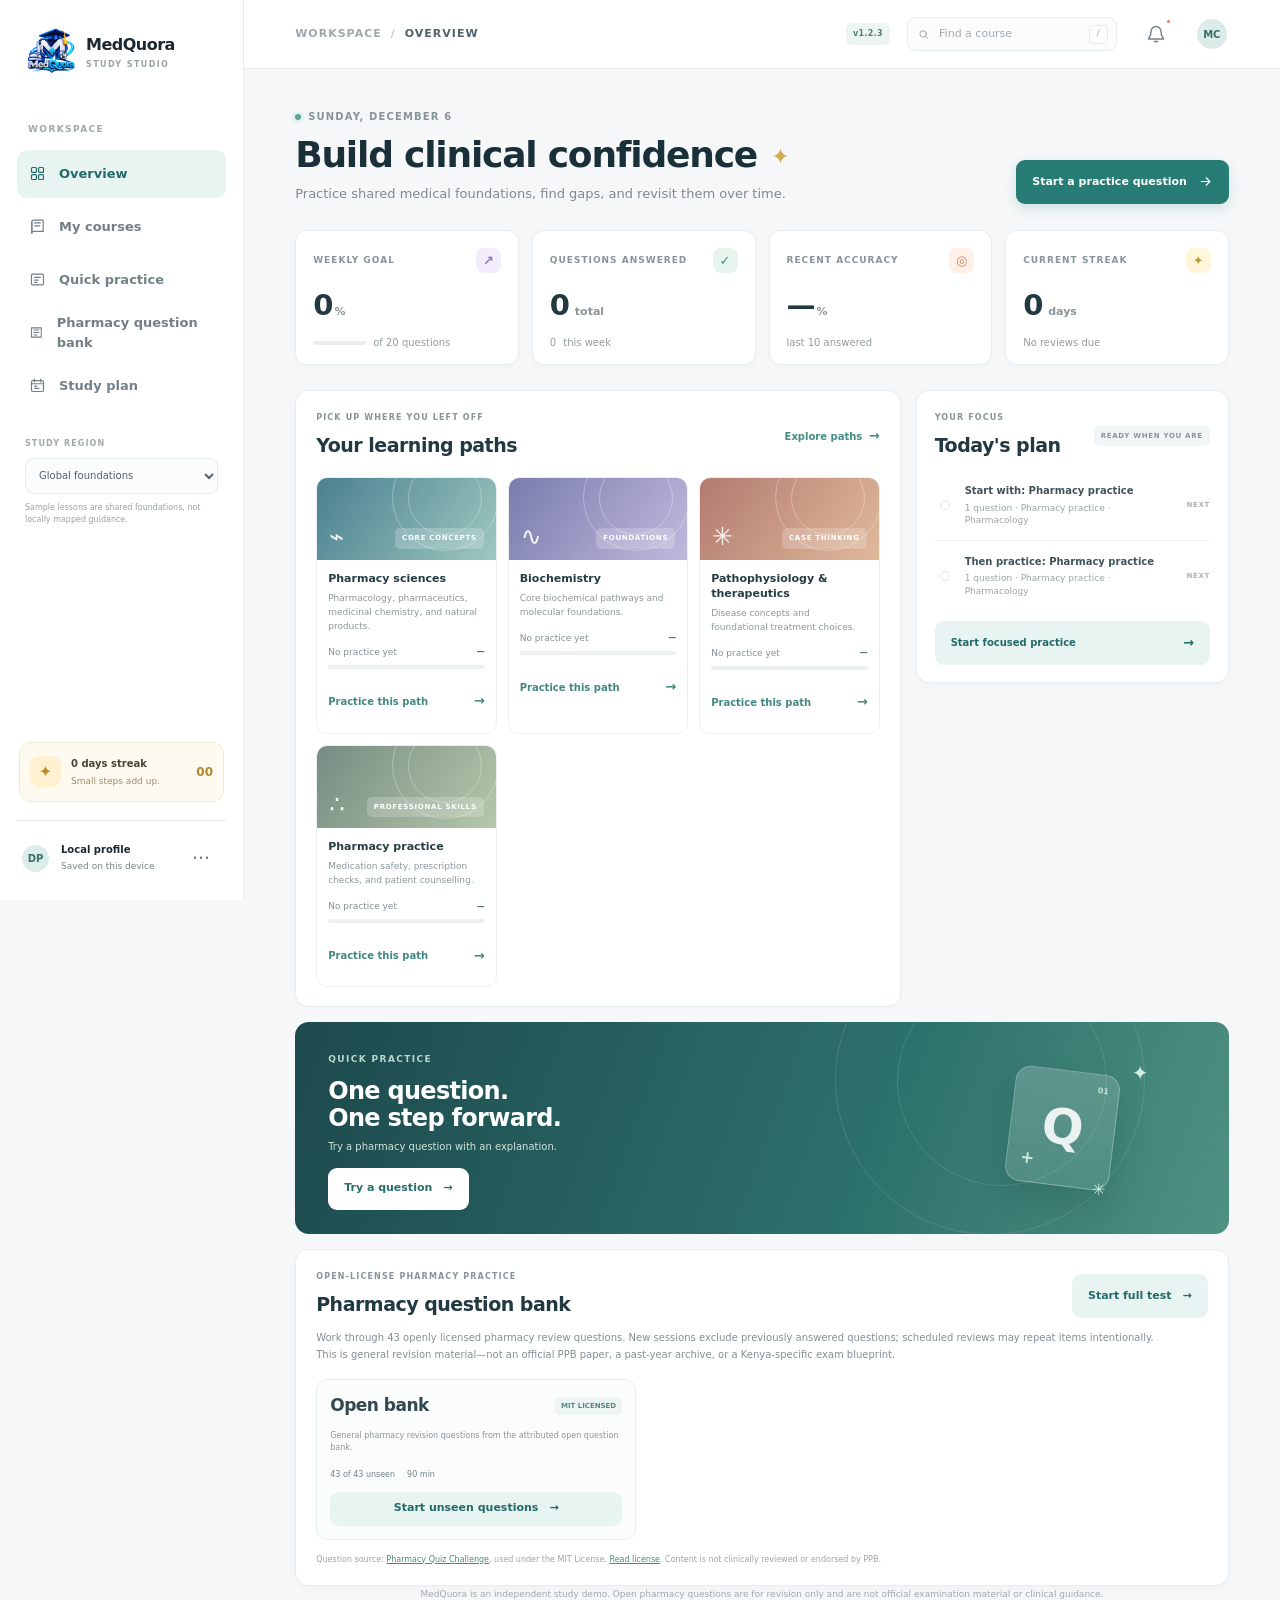
==== index.html @ 77591223 "Replace repeated exam simulations with open pharmacy bank Remove falsely labeled past-year papers an" ====
<!doctype html>
<html lang="en">
  <head>
    <meta charset="utf-8">
    <meta name="viewport" content="width=device-width, initial-scale=1">
    <meta name="theme-color" content="#f5f7f8">
    <meta name="description" content="MedQuora helps health-science learners practice shared medical foundations, reflect, and review.">
    <title>MedQuora — Clinical Study Studio</title>
    <link rel="stylesheet" href="styles.css">
    <script src="assets/open-pharmacy-questions.js" defer></script>
    <script src="app.js" defer></script>
  </head>
  <body>
    <div class="app-shell">
      <aside class="sidebar" id="sidebar">
        <a class="brand" href="#overview" aria-label="MedQuora home">
          <img class="brand-logo" src="assets/medquora-logo.png" alt="">
          <span class="brand-name">MedQuora<span>STUDY STUDIO</span></span>
        </a>

        <p class="nav-caption">WORKSPACE</p>
        <nav class="primary-nav" aria-label="Main navigation">
          <a class="nav-link active" href="#overview">
            <svg viewBox="0 0 24 24" aria-hidden="true"><rect x="3.5" y="3.5" width="7" height="7" rx="1.5"/><rect x="13.5" y="3.5" width="7" height="7" rx="1.5"/><rect x="3.5" y="13.5" width="7" height="7" rx="1.5"/><rect x="13.5" y="13.5" width="7" height="7" rx="1.5"/></svg>
            Overview
          </a>
          <a class="nav-link" href="#courses">
            <svg viewBox="0 0 24 24" aria-hidden="true"><path d="M4 5.5A2.5 2.5 0 0 1 6.5 3H20v16H6.5A2.5 2.5 0 0 0 4 21.5z"/><path d="M4 5.5v16M8 7h8M8 11h7"/></svg>
            My courses
          </a>
          <a class="nav-link" href="#practice" data-open-practice>
            <svg viewBox="0 0 24 24" aria-hidden="true"><path d="M5 4.5h14A1.5 1.5 0 0 1 20.5 6v12a1.5 1.5 0 0 1-1.5 1.5H5A1.5 1.5 0 0 1 3.5 18V6A1.5 1.5 0 0 1 5 4.5Z"/><path d="M8 9h8M8 13h5M8 16h3"/></svg>
            Quick practice
          </a>
          <a class="nav-link" href="#board-exams">
            <svg viewBox="0 0 24 24" aria-hidden="true"><path d="M4 4.5h16v15H4z"/><path d="M8 8h8M8 12h8M8 16h5"/></svg>
            Pharmacy question bank
          </a>
          <a class="nav-link" href="#study-plan">
            <svg viewBox="0 0 24 24" aria-hidden="true"><rect x="3.5" y="5" width="17" height="15.5" rx="2"/><path d="M7.5 3v4M16.5 3v4M3.5 9.5h17M8 13h3M8 16h6"/></svg>
            Study plan
          </a>
        </nav>

        <label class="context-setting">
          <span>STUDY REGION</span>
          <select id="study-region" aria-describedby="region-note">
            <option value="global">Global foundations</option>
            <option value="us">United States</option>
            <option value="uk">United Kingdom</option>
            <option value="canada">Canada</option>
            <option value="india">India</option>
            <option value="australia">Australia</option>
            <option value="nigeria">Nigeria</option>
            <option value="south-africa">South Africa</option>
            <option value="kenya">Kenya</option>
            <option value="other">Other / not listed</option>
          </select>
          <small id="region-note">Sample lessons are shared foundations, not locally mapped guidance.</small>
        </label>

        <div class="sidebar-spacer"></div>
        <div class="streak-card">
          <div class="streak-icon" aria-hidden="true">✦</div>
          <div>
            <strong id="sidebar-streak">0 day streak</strong>
            <span>Small steps add up.</span>
          </div>
          <span class="streak-count" id="sidebar-streak-count">00</span>
        </div>
        <div class="sidebar-footer">
          <span class="avatar avatar-small">DP</span>
          <span class="profile-copy"><strong>Local profile</strong><span>Saved on this device</span></span>
          <span class="icon-button" aria-hidden="true">···</span>
        </div>
      </aside>

      <div class="workspace">
        <header class="topbar">
          <button class="icon-button menu-button" id="menu-button" type="button" aria-label="Open navigation" aria-expanded="false">
            <svg viewBox="0 0 24 24" aria-hidden="true"><path d="M4 6h16M4 12h16M4 18h16"/></svg>
          </button>
          <div class="breadcrumbs"><span>WORKSPACE</span><i>/</i><strong>OVERVIEW</strong></div>
          <div class="topbar-tools">
            <span class="version-badge">v1.2.3</span>
            <label class="search-box">
              <svg viewBox="0 0 24 24" aria-hidden="true"><circle cx="10.8" cy="10.8" r="6.8"/><path d="m16 16 4.2 4.2"/></svg>
              <input id="course-search" type="search" placeholder="Find a course" aria-label="Find a course">
              <kbd>/</kbd>
            </label>
            <button class="icon-button notification-button" id="notification-button" type="button" aria-label="Notifications">
              <svg viewBox="0 0 24 24" aria-hidden="true"><path d="M18 9a6 6 0 0 0-12 0c0 7-3 7-3 9h18c0-2-3-2-3-9M10 21h4"/></svg>
              <span class="notification-dot"></span>
            </button>
            <span class="avatar">MC</span>
          </div>
        </header>

        <main id="overview">
          <section class="welcome-row">
            <div>
              <p class="eyebrow"><span class="eyebrow-dot"></span> <span id="today-date"></span></p>
              <h1>Build clinical confidence <span class="wave">✦</span></h1>
              <p class="welcome-copy">Practice shared medical foundations, find gaps, and revisit them over time.</p>
            </div>
            <button class="button button-primary" type="button" data-open-practice>
              Start a practice question
              <svg viewBox="0 0 24 24" aria-hidden="true"><path d="M5 12h14M13 6l6 6-6 6"/></svg>
            </button>
          </section>

          <section class="stats-grid" aria-label="Study overview">
            <article class="stat-card">
              <div class="stat-top"><span class="stat-label">WEEKLY GOAL</span><span class="stat-symbol lilac">↗</span></div>
              <div class="stat-value"><span id="weekly-progress-value">0</span><span class="stat-unit">%</span></div>
              <div class="stat-bottom"><span class="mini-progress"><i id="weekly-progress-meter" style="width:0%"></i></span><span>of 20 questions</span></div>
            </article>
            <article class="stat-card">
              <div class="stat-top"><span class="stat-label">QUESTIONS ANSWERED</span><span class="stat-symbol mint">✓</span></div>
              <div class="stat-value"><span id="questions-answered">0</span><span class="stat-unit"> total</span></div>
              <div class="stat-bottom"><span id="questions-this-week">0</span><span>this week</span></div>
            </article>
            <article class="stat-card">
              <div class="stat-top"><span class="stat-label">RECENT ACCURACY</span><span class="stat-symbol peach">◎</span></div>
              <div class="stat-value"><span id="recent-accuracy">—</span><span class="stat-unit">%</span></div>
              <div class="stat-bottom"><span>last 10 answered</span></div>
            </article>
            <article class="stat-card streak-stat">
              <div class="stat-top"><span class="stat-label">CURRENT STREAK</span><span class="stat-symbol gold">✦</span></div>
              <div class="stat-value"><span id="current-streak">0</span><span class="stat-unit"> days</span></div>
              <div class="stat-bottom"><span id="due-count">No reviews due</span></div>
            </article>
          </section>

          <div class="content-grid">
            <section class="panel courses-panel" id="courses">
              <div class="section-heading">
                <div>
                  <p class="eyebrow">PICK UP WHERE YOU LEFT OFF</p>
                  <h2>Your learning paths</h2>
                </div>
                <a class="text-link" id="browse-paths" href="#courses" aria-controls="course-list">Explore paths <span>→</span></a>
              </div>
              <div class="course-grid" id="course-list" aria-live="polite"></div>
              <p class="empty-state" id="empty-state" hidden>No learning paths match that search.</p>
            </section>

            <aside class="panel plan-panel" id="study-plan">
              <div class="section-heading compact-heading">
                <div>
                  <p class="eyebrow">YOUR FOCUS</p>
                  <h2>Today's plan</h2>
                </div>
                <span class="date-chip" id="date-chip">READY WHEN YOU ARE</span>
              </div>
              <div class="plan-list" id="today-plan" aria-live="polite"></div>
              <button class="button button-soft plan-button" id="plan-button" type="button" data-open-practice>
                Start a focused session <span>→</span>
              </button>
            </aside>

            <section class="practice-banner" id="practice">
              <div class="practice-orbit orbit-one"></div>
              <div class="practice-orbit orbit-two"></div>
              <div class="practice-banner-copy">
                <span class="banner-kicker">QUICK PRACTICE</span>
                <h2>One question.<br>One step forward.</h2>
                <p>Try a pharmacy question with an explanation.</p>
                <button class="button button-light" type="button" data-open-practice>Try a question <span>→</span></button>
              </div>
              <div class="practice-decoration" aria-hidden="true">
                <span class="spark spark-a">✦</span><span class="spark spark-b">✳</span>
                <div class="question-tile"><span>Q</span><i>01</i><b>+</b></div>
              </div>
            </section>

            <section class="panel board-exams-panel" id="board-exams">
              <div class="section-heading board-exams-heading">
                <div>
                  <p class="eyebrow">OPEN-LICENSE PHARMACY PRACTICE</p>
                  <h2>Pharmacy question bank</h2>
                </div>
                <button class="button button-soft" type="button" data-start-board-exam>
                  Start full test <span>→</span>
                </button>
              </div>
              <p class="board-exam-intro">Work through 43 openly licensed pharmacy review questions. New sessions exclude previously answered questions; scheduled reviews may repeat items intentionally. This is general revision material—not an official PPB paper, a past-year archive, or a Kenya-specific exam blueprint.</p>
              <div class="exam-grid" id="exam-grid" aria-live="polite"></div>
              <p class="exam-disclaimer">Question source: <a href="https://github.com/rocksonsamuel96/PharmacyQuizChallenge-">Pharmacy Quiz Challenge</a>, used under the MIT License. <a href="assets/open-pharmacy-license.txt">Read license</a>. Content is not clinically reviewed or endorsed by PPB.</p>
            </section>
          </div>
          <footer class="page-footer">MedQuora is an independent study demo. Open pharmacy questions are for revision only and are not official examination material or clinical guidance.</footer>
        </main>
      </div>
    </div>

    <div class="scrim" id="scrim"></div>
    <dialog class="practice-dialog" id="practice-dialog" aria-labelledby="dialog-title">
      <form method="dialog" class="dialog-close-form">
        <button class="icon-button dialog-close" aria-label="Close practice" value="close">×</button>
      </form>
      <div class="dialog-content">
        <p class="eyebrow"><span class="eyebrow-dot"></span> QUICK PRACTICE <span class="question-count" id="question-count">01 / 01</span></p>
        <h2 id="dialog-title">Check your understanding</h2>
        <p class="question-topic" id="question-topic"></p>
        <p class="question-prompt" id="question-prompt"></p>
        <form id="answer-form">
          <fieldset id="answer-options">
            <legend class="sr-only">Choose one answer</legend>
          </fieldset>
          <fieldset class="confidence-fieldset" id="confidence-fieldset">
            <legend>How confident are you?</legend>
            <label><input type="radio" name="confidence" value="low"><span>Unsure</span></label>
            <label><input type="radio" name="confidence" value="medium"><span>Somewhat</span></label>
            <label><input type="radio" name="confidence" value="high"><span>Confident</span></label>
          </fieldset>
          <div class="answer-feedback" id="answer-feedback" role="status" hidden></div>
          <fieldset class="reflection-fieldset" id="reflection-fieldset" hidden>
            <legend>What made this difficult?</legend>
            <label><input type="radio" name="reflection" value="knowledge"><span>I didn't know the concept</span></label>
            <label><input type="radio" name="reflection" value="confusion"><span>I confused similar ideas</span></label>
            <label><input type="radio" name="reflection" value="clue"><span>I missed a clue in the question</span></label>
            <label><input type="radio" name="reflection" value="guess"><span>I guessed</span></label>
          </fieldset>
            <div class="remediation-hint" id="remediation-hint" hidden></div>
          <button class="button button-primary submit-answer" id="submit-answer" type="submit">Check answer <span>→</span></button>
        </form>
        <p class="disclaimer">Educational revision only—not clinical guidance. Progress is saved on this device.</p>
      </div>
    </dialog>

    <div class="toast" id="toast" role="status" aria-live="polite"></div>
  </body>
</html>
---- styles.css ----
:root {
  color-scheme: light;
  --ink: #1b2832;
  --muted: #78838b;
  --line: #e7ecee;
  --paper: #ffffff;
  --canvas: #f5f7f8;
  --teal: #287c76;
  --teal-dark: #226b66;
  --teal-pale: #e8f4f2;
  --navy: #18343b;
  --shadow: 0 12px 32px rgb(22 51 59 / 5%);
  font-family: Inter, ui-sans-serif, system-ui, -apple-system, BlinkMacSystemFont, "Segoe UI", sans-serif;
}

* { box-sizing: border-box; }

body {
  margin: 0;
  min-width: 320px;
  background: var(--canvas);
  color: var(--ink);
  font-size: 14px;
  -webkit-font-smoothing: antialiased;
}

button, input { font: inherit; }
button, a { -webkit-tap-highlight-color: transparent; }
button { cursor: pointer; }
a { color: inherit; text-decoration: none; }
svg { width: 20px; height: 20px; fill: none; stroke: currentColor; stroke-width: 1.7; stroke-linecap: round; stroke-linejoin: round; }

.app-shell { display: flex; min-height: 100vh; }

.sidebar {
  position: fixed;
  z-index: 20;
  inset: 0 auto 0 0;
  display: flex;
  flex-direction: column;
  width: 244px;
  padding: 28px 17px 18px;
  background: #fff;
  border-right: 1px solid var(--line);
}

.brand { display: flex; align-items: center; gap: 11px; padding: 0 10px; }
.brand-logo { display: block; width: 48px; height: 48px; flex: 0 0 auto; object-fit: contain; }
.brand-name { color: var(--ink); font-size: 16px; font-weight: 800; letter-spacing: -.5px; }
.brand-name span { display: block; margin-top: 2px; color: #9aa3a8; font-size: 8px; font-weight: 700; letter-spacing: 1.4px; }
.nav-caption { margin: 47px 11px 13px; color: #a0a9ae; font-size: 9px; font-weight: 800; letter-spacing: 1.4px; }
.primary-nav { display: grid; gap: 5px; }
.nav-link { display: flex; align-items: center; gap: 13px; min-height: 44px; padding: 0 12px; border-radius: 10px; color: #738088; font-size: 12px; font-weight: 600; transition: background .16s, color .16s; }
.nav-link svg { width: 17px; height: 17px; }
.nav-link:hover { background: #f5f8f8; color: var(--teal); }
.nav-link.active { background: var(--teal-pale); color: var(--teal-dark); }
.sidebar-spacer { flex: 1; min-height: 35px; }
.streak-card { display: flex; align-items: center; gap: 10px; margin: 0 2px 18px; padding: 13px 10px; border: 1px solid #f1e8d4; border-radius: 12px; background: #fffaf0; }
.streak-icon { display: grid; width: 31px; height: 31px; place-items: center; border-radius: 9px; background: #fff0cf; color: #bb8b28; font-size: 16px; }
.streak-card strong, .streak-card span { display: block; }
.streak-card strong { color: #4a4435; font-size: 10px; }
.streak-card div:nth-child(2) span { margin-top: 4px; color: #9a8d70; font-size: 9px; }
.streak-count { margin-left: auto; color: #b3872f; font-size: 12px; font-weight: 800; }
.sidebar-footer { display: flex; align-items: center; gap: 10px; padding: 15px 3px 2px; border-top: 1px solid var(--line); }
.avatar { display: grid; flex: 0 0 auto; width: 34px; height: 34px; place-items: center; border: 2px solid #fff; border-radius: 50%; background: #dcece9; color: #386e68; font-size: 10px; font-weight: 800; }
.avatar-small { width: 31px; height: 31px; }
.profile-copy { display: grid; gap: 3px; min-width: 0; }
.profile-copy strong { font-size: 10px; }
.profile-copy span { color: var(--muted); font-size: 9px; }
.icon-button { position: relative; display: inline-grid; flex: 0 0 auto; width: 34px; height: 34px; place-items: center; border: 0; border-radius: 9px; background: transparent; color: #738088; font-size: 19px; }
.icon-button:hover { background: #f2f6f6; color: var(--teal); }
.sidebar-footer .icon-button { margin-left: auto; }

.workspace { width: calc(100% - 244px); min-height: 100vh; margin-left: 244px; }
.topbar { position: sticky; z-index: 10; top: 0; display: flex; align-items: center; justify-content: space-between; height: 69px; padding: 0 clamp(22px, 4vw, 58px); border-bottom: 1px solid var(--line); background: rgb(255 255 255 / 92%); backdrop-filter: blur(14px); }
.breadcrumbs { display: flex; align-items: center; gap: 9px; color: #a0a8ad; font-size: 9px; font-weight: 700; letter-spacing: 1px; }
.breadcrumbs i { color: #c3c9cc; font-style: normal; }
.breadcrumbs strong { color: #536169; }
.topbar-tools { display: flex; align-items: center; gap: 17px; }
.version-badge { padding: 5px 7px; border-radius: 6px; background: #edf5f3; color: #4f7e77; font-size: 8px; font-weight: 800; letter-spacing: .3px; }
.search-box { display: flex; align-items: center; gap: 8px; width: 210px; height: 34px; padding: 0 8px 0 10px; border: 1px solid #e8edef; border-radius: 9px; background: #fbfcfc; color: #8a969c; }
.search-box svg { width: 15px; height: 15px; }
.search-box input { width: 100%; min-width: 0; border: 0; outline: 0; background: transparent; color: var(--ink); font-size: 10px; }
.search-box input::placeholder { color: #a1aaaf; }
kbd { display: inline-grid; min-width: 19px; height: 19px; place-items: center; border: 1px solid #e5e9ea; border-radius: 5px; background: #fff; color: #a0a8ad; font-family: inherit; font-size: 9px; }
.notification-dot { position: absolute; top: 7px; right: 7px; width: 5px; height: 5px; border: 1px solid #fff; border-radius: 50%; background: #df896c; }
.menu-button { display: none; }

main { max-width: 1380px; margin: 0 auto; padding: 36px clamp(22px, 4vw, 58px) 25px; }
.welcome-row { display: flex; align-items: end; justify-content: space-between; gap: 20px; margin-bottom: 26px; }
.eyebrow { display: flex; align-items: center; gap: 7px; margin: 0 0 10px; color: #87949a; font-size: 9px; font-weight: 800; letter-spacing: 1.15px; }
.eyebrow-dot { width: 6px; height: 6px; border-radius: 50%; background: #5da69d; box-shadow: 0 0 0 3px #e3f1ef; }
h1, h2, p { margin-top: 0; }
h1 { margin-bottom: 8px; color: #1a3039; font-size: clamp(25px, 3vw, 32px); font-weight: 700; letter-spacing: -1.2px; }
.wave { display: inline-block; margin-left: 3px; color: #d4aa51; font-size: 22px; vertical-align: 3px; }
.welcome-copy { margin-bottom: 0; color: #7d8a91; font-size: 12px; }
.button { display: inline-flex; align-items: center; justify-content: center; gap: 11px; min-height: 40px; padding: 0 16px; border: 0; border-radius: 9px; font-size: 10px; font-weight: 700; transition: transform .16s, background .16s, box-shadow .16s; }
.button:hover { transform: translateY(-1px); }
.button svg { width: 15px; height: 15px; }
.button-primary { background: var(--teal); box-shadow: 0 5px 12px rgb(40 124 118 / 17%); color: #fff; }
.button-primary:hover { background: var(--teal-dark); box-shadow: 0 7px 16px rgb(40 124 118 / 23%); }
.button-soft { background: var(--teal-pale); color: var(--teal-dark); }
.button-soft:hover { background: #dcefeb; }
.button-light { min-height: 36px; background: #fff; color: #286f69; }
.button-light:hover { background: #eaf5f3; }

.stats-grid { display: grid; grid-template-columns: repeat(4, minmax(0, 1fr)); gap: 13px; margin-bottom: 25px; }
.stat-card { min-height: 129px; padding: 17px 17px 14px; border: 1px solid var(--line); border-radius: 12px; background: var(--paper); box-shadow: 0 3px 10px rgb(22 51 59 / 2%); }
.stat-top { display: flex; align-items: center; justify-content: space-between; }
.stat-label { color: #87949a; font-size: 8px; font-weight: 800; letter-spacing: 1px; }
.stat-symbol { display: grid; width: 25px; height: 25px; place-items: center; border-radius: 8px; font-size: 13px; font-weight: 800; }
.lilac { background: #f1edfb; color: #8b75c4; }
.mint { background: #e8f4ee; color: #4c9872; }
.peach { background: #fff0e8; color: #cf8763; }
.gold { background: #fff6dc; color: #bf9b37; }
.stat-value { margin: 11px 0 8px; color: #223941; font-size: 26px; font-weight: 700; letter-spacing: -1px; }
.stat-unit { margin-left: 2px; color: #89959a; font-size: 11px; font-weight: 600; letter-spacing: 0; }
.stat-bottom { display: flex; align-items: center; gap: 7px; color: #929da2; font-size: 9px; }
.mini-progress { overflow: hidden; width: 53px; height: 4px; border-radius: 10px; background: #e8edef; }
.mini-progress i { display: block; height: 100%; border-radius: inherit; background: #62a69e; }
.trend-up { color: #4b9b75; font-weight: 800; }

.content-grid { display: grid; grid-template-columns: minmax(0, 1.45fr) minmax(270px, .75fr); gap: 15px; align-items: start; }
.panel { border: 1px solid var(--line); border-radius: 13px; background: #fff; box-shadow: 0 3px 10px rgb(22 51 59 / 2%); }
.courses-panel { padding: 21px 20px 19px; }
.section-heading { display: flex; align-items: center; justify-content: space-between; gap: 10px; margin-bottom: 17px; }
.section-heading .eyebrow { margin-bottom: 7px; font-size: 8px; }
h2 { margin-bottom: 0; color: #223941; font-size: 17px; font-weight: 700; letter-spacing: -.5px; }
.text-link { color: #438d84; font-size: 9px; font-weight: 700; white-space: nowrap; }
.text-link span { margin-left: 3px; font-size: 13px; }
.course-grid { display: grid; grid-template-columns: repeat(3, minmax(0, 1fr)); gap: 11px; }
.course-card { overflow: hidden; min-width: 0; border: 1px solid #edf0f1; border-radius: 11px; background: #fff; transition: transform .16s, box-shadow .16s; }
.course-card:hover { transform: translateY(-2px); box-shadow: 0 9px 18px rgb(22 51 59 / 7%); }
.course-art { position: relative; display: flex; height: 82px; align-items: end; justify-content: space-between; padding: 11px 12px; overflow: hidden; }
.course-art::before, .course-art::after { position: absolute; content: ""; border: 1px solid rgb(255 255 255 / 30%); border-radius: 50%; }
.course-art::before { top: -34px; right: -3px; width: 105px; height: 105px; }
.course-art::after { top: -17px; right: 14px; width: 72px; height: 72px; }
.course-art.pharm { background: linear-gradient(125deg, #4a8090, #9ec7bf); }
.course-art.calcs { background: linear-gradient(125deg, #7a7cae, #c0b9dc); }
.course-art.care { background: linear-gradient(125deg, #b27b70, #e0b99a); }
.course-art-mark { position: relative; z-index: 1; color: rgb(255 255 255 / 90%); font-size: 25px; line-height: 1; }
.course-tag { position: relative; z-index: 1; padding: 5px 7px; border-radius: 5px; background: rgb(255 255 255 / 20%); color: #fff; font-size: 7px; font-weight: 800; letter-spacing: .7px; }
.course-body { padding: 12px 11px 11px; }
.course-body h3 { overflow: hidden; margin: 0 0 5px; color: #263c43; font-size: 10px; font-weight: 750; text-overflow: ellipsis; white-space: nowrap; }
.course-body p { min-height: 27px; margin: 0 0 12px; color: #8b979c; font-size: 8px; line-height: 1.55; }
.course-progress-row { display: flex; align-items: center; justify-content: space-between; margin-bottom: 6px; color: #839096; font-size: 8px; }
.course-progress-row strong { color: #56716e; font-size: 8px; }
.course-progress { overflow: hidden; height: 4px; margin-bottom: 12px; border-radius: 10px; background: #edf0f1; }
.course-progress span { display: block; height: 100%; border-radius: inherit; background: #66a89f; }
.course-open { display: flex; align-items: center; justify-content: space-between; width: 100%; padding: 0; border: 0; background: none; color: #418880; font-size: 8px; font-weight: 800; text-align: left; }
.course-open span { font-size: 13px; }
.empty-state { padding: 25px 0; color: var(--muted); font-size: 11px; text-align: center; }

.plan-panel { padding: 21px 18px 17px; }
.compact-heading { margin-bottom: 11px; }
.date-chip { padding: 5px 7px; border-radius: 5px; background: #f2f6f6; color: #89959a; font-size: 7px; font-weight: 800; letter-spacing: .7px; }
.plan-list { display: grid; }
.plan-item { display: flex; align-items: center; gap: 10px; min-height: 65px; border-bottom: 1px solid #f0f2f3; }
.plan-item:last-child { border-bottom: 0; }
.checkmark, .task-dot { display: grid; flex: 0 0 auto; width: 21px; height: 21px; place-items: center; border: 1.5px solid #dfe6e7; border-radius: 50%; color: #fff; font-size: 10px; }
.complete .checkmark { border-color: #67a99d; background: #67a99d; }
.task-dot { width: 10px; height: 10px; margin: 0 5px; background: #fff; }
.plan-item div { display: grid; gap: 4px; min-width: 0; }
.plan-item strong { overflow: hidden; color: #41525a; font-size: 9px; font-weight: 700; text-overflow: ellipsis; white-space: nowrap; }
.plan-item div span { color: #9aa4a8; font-size: 8px; }
.plan-status, .plan-time { margin-left: auto; color: #8bb2a2; font-size: 7px; font-weight: 800; letter-spacing: .6px; }
.plan-time { color: #abb3b6; }
.plan-button { width: 100%; min-height: 35px; margin-top: 10px; font-size: 9px; }
.plan-button span { margin-left: auto; font-size: 13px; }

.practice-banner { position: relative; display: flex; grid-column: 1 / -1; min-height: 188px; overflow: hidden; align-items: center; justify-content: space-between; padding: 24px 33px; border-radius: 14px; background: linear-gradient(110deg, #1d494d, #2d716c 62%, #4f9282); color: white; }
.practice-banner-copy { position: relative; z-index: 2; }
.banner-kicker { color: #b8d7ce; font-size: 8px; font-weight: 800; letter-spacing: 1.4px; }
.practice-banner h2 { margin: 9px 0 7px; color: #fff; font-size: 22px; line-height: 1.12; letter-spacing: -.7px; }
.practice-banner p { margin: 0 0 14px; color: #d2e3dd; font-size: 9px; }
.practice-decoration { position: absolute; top: 0; right: 5%; display: grid; width: 240px; height: 100%; place-items: center; color: #fff; }
.board-exams-panel { grid-column: 1 / -1; padding: 21px 20px 19px; }
.board-exams-heading { align-items: end; }
.board-exam-intro { max-width: 860px; margin: -5px 0 16px; color: #829096; font-size: 10px; line-height: 1.65; }
.exam-grid { display: grid; grid-template-columns: minmax(0, 320px); gap: 11px; }
.exam-card { min-width: 0; padding: 13px; border: 1px solid #e8edef; border-radius: 11px; background: #fbfcfc; }
.exam-card-top { display: flex; align-items: center; justify-content: space-between; margin-bottom: 11px; }
.exam-year { color: #31494f; font-size: 17px; font-weight: 800; letter-spacing: -.5px; }
.exam-status { padding: 4px 6px; border-radius: 5px; background: #edf5f3; color: #5a8881; font-size: 7px; font-weight: 800; }
.exam-card p { min-height: 28px; margin: 0 0 11px; color: #8a969b; font-size: 8px; line-height: 1.55; }
.exam-card-meta { display: flex; gap: 12px; margin-bottom: 11px; color: #74858a; font-size: 8px; }
.exam-card button { width: 100%; min-height: 34px; }
.exam-disclaimer { margin: 14px 0 0; color: #9aa4a8; font-size: 8px; line-height: 1.5; }
.exam-disclaimer a { color: #438d84; text-decoration: underline; }
.question-tile { position: relative; display: flex; width: 105px; height: 116px; align-items: center; justify-content: center; transform: rotate(7deg); border: 1px solid rgb(255 255 255 / 25%); border-radius: 15px; background: linear-gradient(145deg, rgb(255 255 255 / 20%), rgb(255 255 255 / 7%)); box-shadow: 0 17px 35px rgb(7 42 39 / 17%); }
.question-tile span { color: rgb(255 255 255 / 88%); font-size: 49px; font-weight: 800; }
.question-tile i { position: absolute; top: 10px; right: 10px; color: #c5e1d8; font-size: 8px; font-style: normal; font-weight: 800; }
.question-tile b { position: absolute; bottom: 11px; left: 13px; color: #c8e8d9; font-size: 17px; }
.practice-orbit { position: absolute; border: 1px solid rgb(255 255 255 / 12%); border-radius: 50%; }
.orbit-one { top: -97px; right: 9%; width: 310px; height: 310px; }
.orbit-two { top: -46px; right: 13%; width: 210px; height: 210px; }
.spark { position: absolute; z-index: 1; color: #d2eadf; }
.spark-a { top: 36px; right: 14%; font-size: 20px; }
.spark-b { right: 32%; bottom: 32px; font-size: 16px; }
.page-footer { grid-column: 1 / -1; padding-top: 1px; color: #a0a9ad; font-size: 8px; text-align: center; }

.practice-dialog { position: fixed; width: min(480px, calc(100% - 28px)); max-width: none; padding: 0; overflow: visible; border: 1px solid #e6ecec; border-radius: 18px; background: #fff; box-shadow: 0 28px 80px rgb(15 39 45 / 24%); color: var(--ink); }
.practice-dialog::backdrop { background: rgb(17 37 42 / 45%); backdrop-filter: blur(3px); }
.dialog-close-form { position: absolute; top: 13px; right: 13px; margin: 0; }
.dialog-close { width: 30px; height: 30px; background: #f4f7f7; font-size: 21px; }
.dialog-content { padding: 32px; }
.dialog-content .eyebrow { margin-bottom: 9px; }
.question-count { margin-left: auto; color: #9aa5a9; font-size: 8px; }
.dialog-content h2 { margin-bottom: 12px; font-size: 21px; }
.question-prompt { margin-bottom: 20px; color: #68777e; font-size: 12px; line-height: 1.6; }
#answer-options { display: grid; gap: 8px; margin: 0; padding: 0; border: 0; }
.answer-option { display: flex; align-items: center; gap: 10px; min-height: 44px; padding: 0 11px; border: 1px solid #e6ebec; border-radius: 9px; color: #4b5c63; cursor: pointer; font-size: 10px; transition: border .15s, background .15s; }
.answer-option:hover { border-color: #a8c9c4; background: #f7fbfa; }
.answer-option input { position: absolute; width: 1px; height: 1px; opacity: 0; }
.radio-mark { display: inline-grid; width: 15px; height: 15px; flex: 0 0 auto; place-items: center; border: 1.5px solid #c9d2d4; border-radius: 50%; }
.answer-option input:checked + .radio-mark { border-color: var(--teal); }
.answer-option input:checked + .radio-mark::after { width: 7px; height: 7px; border-radius: 50%; background: var(--teal); content: ""; }
.answer-option:has(input:checked) { border-color: #8abbb4; background: #f0f8f6; }
.answer-option kbd { margin-left: auto; }
.answer-option.correct { border-color: #7fbd9a; background: #eff8f1; color: #36734e; }
.answer-option.incorrect { border-color: #e3a79a; background: #fff5f2; color: #a95847; }
.answer-feedback { margin: 13px 0 0; padding: 11px 12px; border-radius: 8px; background: #eef7f3; color: #45665d; font-size: 10px; line-height: 1.55; }
.answer-feedback.wrong { background: #fff4f1; color: #8e584c; }
.submit-answer { width: 100%; margin-top: 15px; }
.submit-answer span { margin-left: auto; }
.disclaimer { margin: 14px 0 0; color: #9aa4a8; font-size: 8px; text-align: center; }
.sr-only { position: absolute; width: 1px; height: 1px; padding: 0; overflow: hidden; clip: rect(0, 0, 0, 0); white-space: nowrap; clip-path: inset(50%); }
.toast { position: fixed; z-index: 50; right: 24px; bottom: 22px; max-width: min(360px, calc(100vw - 32px)); padding: 11px 15px; transform: translateY(12px); border: 1px solid rgb(255 255 255 / 12%); border-radius: 9px; background: #203d41; box-shadow: 0 8px 24px rgb(16 40 43 / 20%); color: #fff; font-size: 10px; opacity: 0; pointer-events: none; transition: opacity .2s, transform .2s; }
.toast.visible { transform: translateY(0); opacity: 1; }
.scrim { display: none; }

@media (max-width: 1120px) {
  .sidebar { width: 218px; }
  .workspace { width: calc(100% - 218px); margin-left: 218px; }
  main { padding-right: 25px; padding-left: 25px; }
  .stats-grid { grid-template-columns: repeat(2, minmax(0, 1fr)); }
  .course-grid { grid-template-columns: repeat(2, minmax(0, 1fr)); }
}

@media (max-width: 760px) {
  .sidebar { width: 244px; transform: translateX(-101%); transition: transform .22s ease; box-shadow: 12px 0 30px rgb(17 37 42 / 7%); }
  .sidebar.open { transform: translateX(0); }
  .workspace { width: 100%; margin-left: 0; }
  .topbar { height: 60px; padding: 0 17px; }
  .menu-button { display: inline-grid; margin-left: -5px; }
  .breadcrumbs { margin-right: auto; margin-left: 8px; font-size: 8px; }
  .topbar-tools { gap: 8px; }
  .search-box { width: 34px; padding: 0 9px; border-color: transparent; background: transparent; }
  .search-box:focus-within { position: absolute; right: 83px; width: min(230px, calc(100vw - 130px)); border-color: var(--line); background: #fff; }
  .search-box input { width: 0; }
  .search-box:focus-within input { width: 100%; }
  .search-box kbd { display: none; }
  .notification-button { display: none; }
  .topbar-tools > .avatar { width: 31px; height: 31px; }
  .scrim.visible { position: fixed; z-index: 15; inset: 0; display: block; background: rgb(21 42 45 / 25%); }
  main { padding: 26px 18px 22px; }
  .welcome-row { align-items: start; flex-direction: column; gap: 15px; }
  .welcome-row .button { width: 100%; }
  .content-grid { grid-template-columns: 1fr; }
  .courses-panel, .plan-panel { grid-column: 1; }
  .practice-banner { min-height: 178px; grid-column: 1; padding: 21px; }
  .board-exams-panel { grid-column: 1; }
  .practice-decoration { right: -35px; transform: scale(.8); }
  .page-footer { grid-column: 1; line-height: 1.6; }
}

@media (max-width: 460px) {
  .breadcrumbs span, .breadcrumbs i { display: none; }
  .breadcrumbs { margin-left: 7px; }
  .stats-grid { gap: 9px; margin-bottom: 16px; }
  .stat-card { min-height: 115px; padding: 13px 12px 11px; }
  .stat-label { font-size: 7px; letter-spacing: .75px; }
  .stat-value { font-size: 23px; }
  .stat-symbol { width: 22px; height: 22px; }
  .course-grid { grid-template-columns: 1fr; }
  .course-art { height: 75px; }
  .courses-panel, .plan-panel { padding: 17px 14px; }
  .practice-banner { min-height: 185px; }
  .practice-decoration { right: -88px; opacity: .7; transform: scale(.7); }
  .practice-banner-copy { max-width: 220px; }
  .practice-banner h2 { font-size: 20px; }
  .dialog-content { padding: 28px 21px 22px; }
}

@media (prefers-reduced-motion: reduce) {
  *, *::before, *::after { scroll-behavior: auto !important; transition-duration: .01ms !important; }
}

.context-setting { display: grid; gap: 8px; margin: 28px 8px 0; }
.context-setting > span { color: #a0a9ae; font-size: 8px; font-weight: 800; letter-spacing: 1.1px; }
.context-setting select { width: 100%; min-height: 36px; padding: 0 9px; border: 1px solid var(--line); border-radius: 8px; background: #fbfcfc; color: #52636a; font: inherit; font-size: 10px; }
.context-setting small { color: #98a2a7; font-size: 8px; line-height: 1.5; }
.course-art.evidence { background: linear-gradient(125deg, #768c83, #b6c8aa); }
.question-topic { margin: -5px 0 12px; color: #4a9288; font-size: 10px; font-weight: 700; }
.confidence-fieldset, .reflection-fieldset { display: grid; gap: 8px; margin: 16px 0 0; padding: 0; border: 0; }
.confidence-fieldset legend, .reflection-fieldset legend { margin-bottom: 8px; color: #53636a; font-size: 10px; font-weight: 750; }
.confidence-fieldset { grid-template-columns: repeat(3, minmax(0, 1fr)); }
.confidence-fieldset legend, .reflection-fieldset legend { grid-column: 1 / -1; }
.confidence-fieldset label, .reflection-fieldset label { display: flex; align-items: center; gap: 8px; min-height: 36px; padding: 7px 9px; border: 1px solid #e6ebec; border-radius: 8px; color: #66757b; cursor: pointer; font-size: 9px; }
.confidence-fieldset label:has(input:checked), .reflection-fieldset label:has(input:checked) { border-color: #8abbb4; background: #f0f8f6; color: #286f69; }
.confidence-fieldset input, .reflection-fieldset input { accent-color: var(--teal); }
.confidence-fieldset:disabled label { cursor: default; opacity: .7; }
.reflection-fieldset { grid-template-columns: repeat(2, minmax(0, 1fr)); }
.reflection-fieldset label { min-height: 39px; line-height: 1.35; }
.remediation-hint { margin-top: 9px; padding: 10px 11px; border-radius: 8px; background: #f2f7f6; color: #526e68; font-size: 9px; line-height: 1.5; }
.submit-answer:disabled { cursor: not-allowed; opacity: .55; transform: none; }
.finish-session { background: #276d67; }

@media (max-width: 460px) {
  .context-setting { margin-top: 22px; }
  .confidence-fieldset { grid-template-columns: 1fr; }
  .confidence-fieldset label { min-height: 34px; }
  .reflection-fieldset { grid-template-columns: 1fr; }
}

html {
  scroll-padding-top: 82px;
  -webkit-text-size-adjust: 100%;
  text-size-adjust: 100%;
}

body {
  font-size: 15px;
  line-height: 1.5;
}

:focus-visible {
  outline: 3px solid #5da69d;
  outline-offset: 3px;
}

.icon-button {
  width: 44px;
  height: 44px;
}

.nav-link {
  min-height: 48px;
  font-size: 13px;
}

.breadcrumbs,
.search-box input {
  font-size: 11px;
}

main {
  padding-top: 40px;
}

#courses {
  scroll-margin-top: 82px;
}

.eyebrow {
  font-size: 10px;
}

h1 {
  font-size: clamp(26px, 3.2vw, 36px);
  font-weight: 800;
  line-height: 1.18;
}

.welcome-copy {
  font-size: 13px;
}

.button {
  min-height: 44px;
  font-size: 11px;
  font-weight: 750;
}

.stat-label {
  font-size: 9px;
}

.stat-value {
  font-size: 29px;
  font-weight: 750;
}

.stat-bottom {
  font-size: 10px;
}

h2 {
  font-size: 19px;
  font-weight: 750;
}

.text-link {
  font-size: 10px;
}

.course-body h3 {
  overflow: visible;
  font-size: 11px;
  line-height: 1.35;
  text-overflow: clip;
  white-space: normal;
}

.course-body p,
.course-progress-row {
  font-size: 9px;
}

.course-open {
  min-height: 40px;
  font-size: 10px;
}

.plan-item {
  min-height: 70px;
}

.plan-item strong {
  overflow: visible;
  font-size: 10px;
  line-height: 1.35;
  text-overflow: clip;
  white-space: normal;
}

.plan-item div span {
  font-size: 9px;
  line-height: 1.4;
}

.plan-button {
  min-height: 44px;
  font-size: 10px;
}

.banner-kicker {
  font-size: 9px;
}

.practice-banner h2 {
  font-size: 24px;
}

.practice-banner p {
  font-size: 10px;
  line-height: 1.5;
}

.button-light {
  min-height: 42px;
}

.page-footer {
  font-size: 9px;
  line-height: 1.6;
}

.practice-dialog {
  width: min(560px, calc(100% - 24px));
  border-radius: 16px;
}

.dialog-close {
  width: 40px;
  height: 40px;
}

.dialog-content {
  max-height: calc(100vh - 24px);
  max-height: calc(100dvh - 24px);
  overflow-y: auto;
  overscroll-behavior-y: contain;
  -webkit-overflow-scrolling: touch;
  padding: 36px 34px 28px;
  touch-action: pan-y;
}

.dialog-content h2 {
  font-size: 23px;
  line-height: 1.25;
}

.question-prompt {
  font-size: 14px;
}

.answer-option {
  min-height: 48px;
  font-size: 11px;
  line-height: 1.4;
}

.confidence-fieldset label,
.reflection-fieldset label {
  min-height: 44px;
  font-size: 10px;
}

.answer-feedback,
.remediation-hint {
  font-size: 11px;
}

.submit-answer {
  min-height: 48px;
}

.disclaimer {
  font-size: 9px;
  line-height: 1.5;
}

.toast {
  font-size: 11px;
  line-height: 1.45;
}

@media (max-width: 760px) {
  .sidebar {
    overflow-y: auto;
    overscroll-behavior-y: contain;
  }

  .topbar {
    height: 64px;
  }

  .menu-button {
    min-width: 44px;
    min-height: 44px;
  }

  main {
    padding-top: 30px;
  }

  .practice-banner h2 {
    font-size: 23px;
  }
}

@media (max-width: 460px) {
  .topbar {
    padding-right: 12px;
    padding-left: 12px;
  }

  .stats-grid {
    gap: 10px;
  }

  .stat-card {
    min-height: 120px;
    padding: 14px 12px;
  }

  .stat-value {
    font-size: 25px;
  }

  .practice-banner h2 {
    font-size: 21px;
  }

  .dialog-content {
    padding: 40px 20px 24px;
  }
}
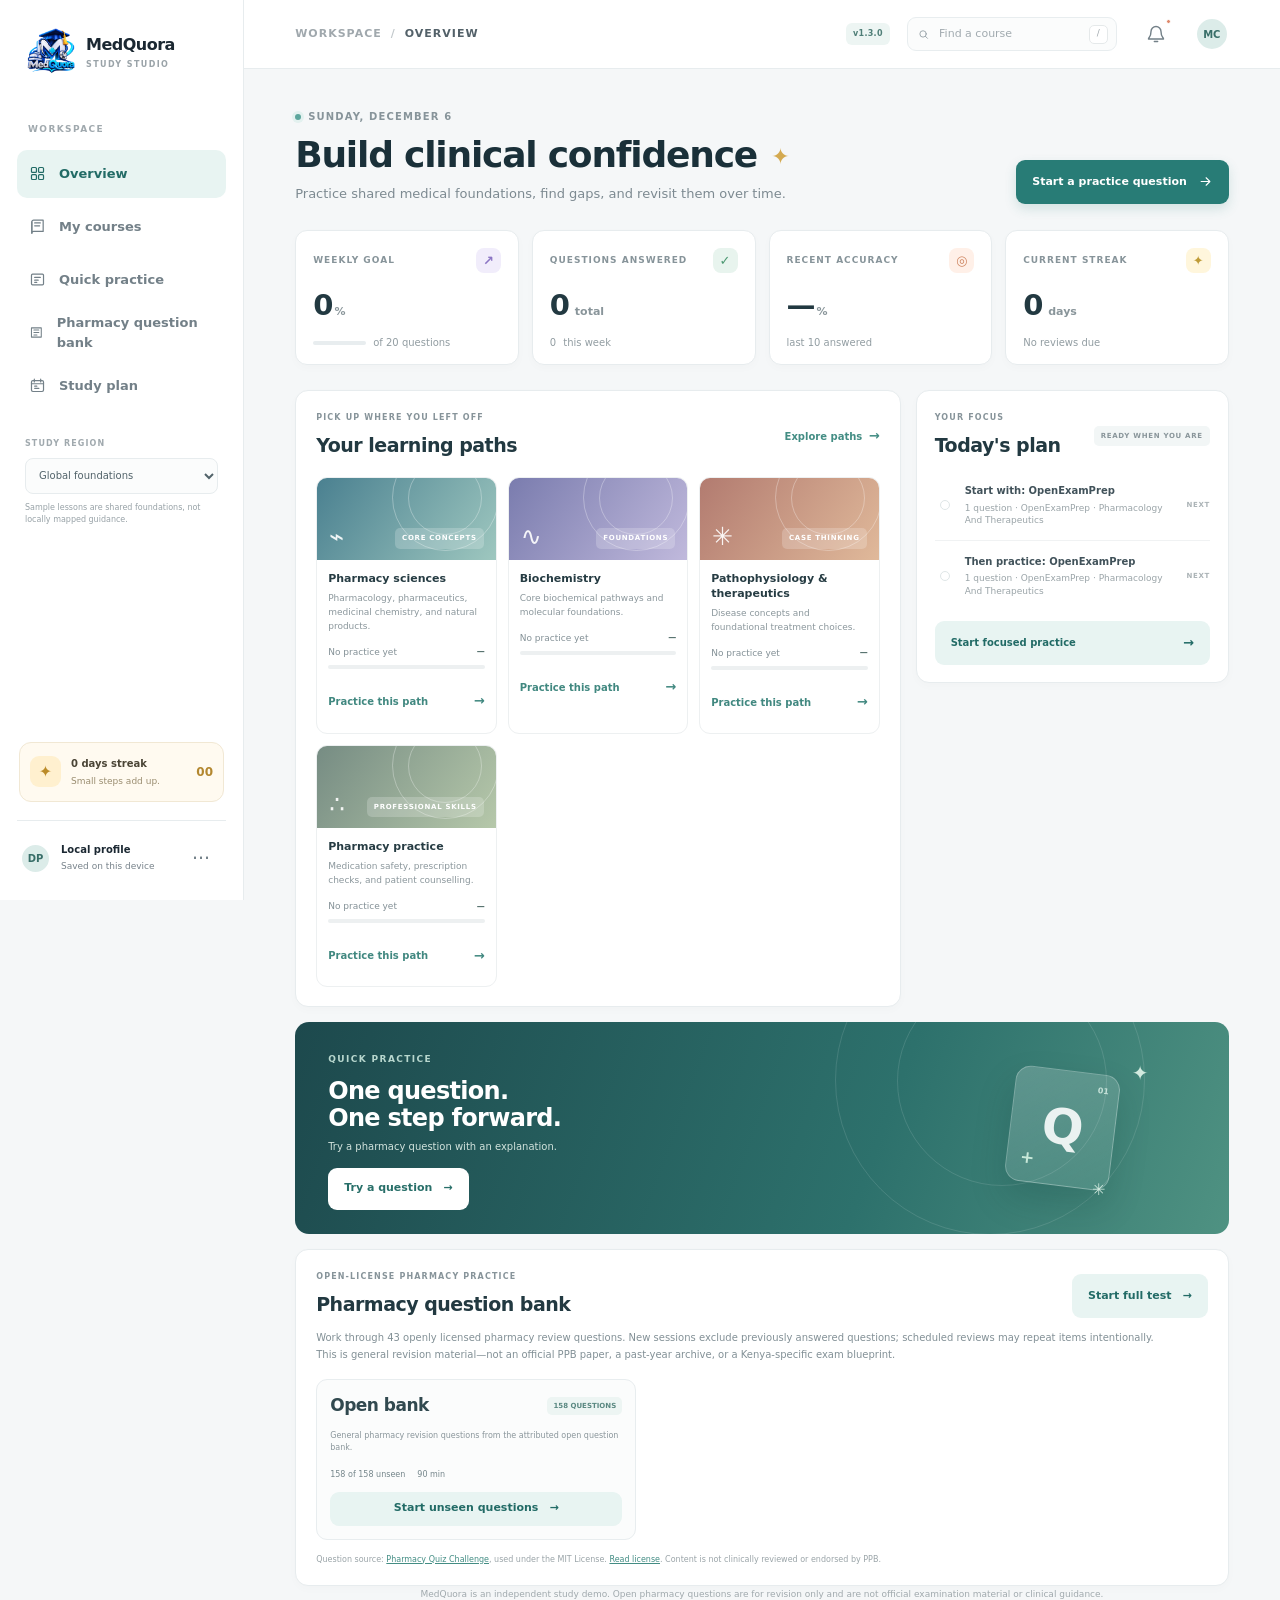
==== commit 83cebb56: "Release MedQuora v1.3.0 with expanded question bank" ====
--- a/index.html
+++ b/index.html
@@ -82,7 +82,7 @@
           </button>
           <div class="breadcrumbs"><span>WORKSPACE</span><i>/</i><strong>OVERVIEW</strong></div>
           <div class="topbar-tools">
-            <span class="version-badge">v1.2.3</span>
+            <span class="version-badge">v1.3.0</span>
             <label class="search-box">
               <svg viewBox="0 0 24 24" aria-hidden="true"><circle cx="10.8" cy="10.8" r="6.8"/><path d="m16 16 4.2 4.2"/></svg>
               <input id="course-search" type="search" placeholder="Find a course" aria-label="Find a course">
@@ -207,12 +207,6 @@
         <form id="answer-form">
           <fieldset id="answer-options">
             <legend class="sr-only">Choose one answer</legend>
-          </fieldset>
-          <fieldset class="confidence-fieldset" id="confidence-fieldset">
-            <legend>How confident are you?</legend>
-            <label><input type="radio" name="confidence" value="low"><span>Unsure</span></label>
-            <label><input type="radio" name="confidence" value="medium"><span>Somewhat</span></label>
-            <label><input type="radio" name="confidence" value="high"><span>Confident</span></label>
           </fieldset>
           <div class="answer-feedback" id="answer-feedback" role="status" hidden></div>
           <fieldset class="reflection-fieldset" id="reflection-fieldset" hidden>
--- a/styles.css
+++ b/styles.css
@@ -292,15 +292,11 @@
 .context-setting small { color: #98a2a7; font-size: 8px; line-height: 1.5; }
 .course-art.evidence { background: linear-gradient(125deg, #768c83, #b6c8aa); }
 .question-topic { margin: -5px 0 12px; color: #4a9288; font-size: 10px; font-weight: 700; }
-.confidence-fieldset, .reflection-fieldset { display: grid; gap: 8px; margin: 16px 0 0; padding: 0; border: 0; }
-.confidence-fieldset legend, .reflection-fieldset legend { margin-bottom: 8px; color: #53636a; font-size: 10px; font-weight: 750; }
-.confidence-fieldset { grid-template-columns: repeat(3, minmax(0, 1fr)); }
-.confidence-fieldset legend, .reflection-fieldset legend { grid-column: 1 / -1; }
-.confidence-fieldset label, .reflection-fieldset label { display: flex; align-items: center; gap: 8px; min-height: 36px; padding: 7px 9px; border: 1px solid #e6ebec; border-radius: 8px; color: #66757b; cursor: pointer; font-size: 9px; }
-.confidence-fieldset label:has(input:checked), .reflection-fieldset label:has(input:checked) { border-color: #8abbb4; background: #f0f8f6; color: #286f69; }
-.confidence-fieldset input, .reflection-fieldset input { accent-color: var(--teal); }
-.confidence-fieldset:disabled label { cursor: default; opacity: .7; }
-.reflection-fieldset { grid-template-columns: repeat(2, minmax(0, 1fr)); }
+.reflection-fieldset { display: grid; gap: 8px; margin: 16px 0 0; padding: 0; border: 0; grid-template-columns: repeat(2, minmax(0, 1fr)); }
+.reflection-fieldset legend { margin-bottom: 8px; color: #53636a; font-size: 10px; font-weight: 750; grid-column: 1 / -1; }
+.reflection-fieldset label { display: flex; align-items: center; gap: 8px; min-height: 36px; padding: 7px 9px; border: 1px solid #e6ebec; border-radius: 8px; color: #66757b; cursor: pointer; font-size: 9px; }
+.reflection-fieldset label:has(input:checked) { border-color: #8abbb4; background: #f0f8f6; color: #286f69; }
+.reflection-fieldset input { accent-color: var(--teal); }
 .reflection-fieldset label { min-height: 39px; line-height: 1.35; }
 .remediation-hint { margin-top: 9px; padding: 10px 11px; border-radius: 8px; background: #f2f7f6; color: #526e68; font-size: 9px; line-height: 1.5; }
 .submit-answer:disabled { cursor: not-allowed; opacity: .55; transform: none; }
@@ -308,8 +304,6 @@
 
 @media (max-width: 460px) {
   .context-setting { margin-top: 22px; }
-  .confidence-fieldset { grid-template-columns: 1fr; }
-  .confidence-fieldset label { min-height: 34px; }
   .reflection-fieldset { grid-template-columns: 1fr; }
 }
 
@@ -491,7 +485,6 @@
   line-height: 1.4;
 }
 
-.confidence-fieldset label,
 .reflection-fieldset label {
   min-height: 44px;
   font-size: 10px;
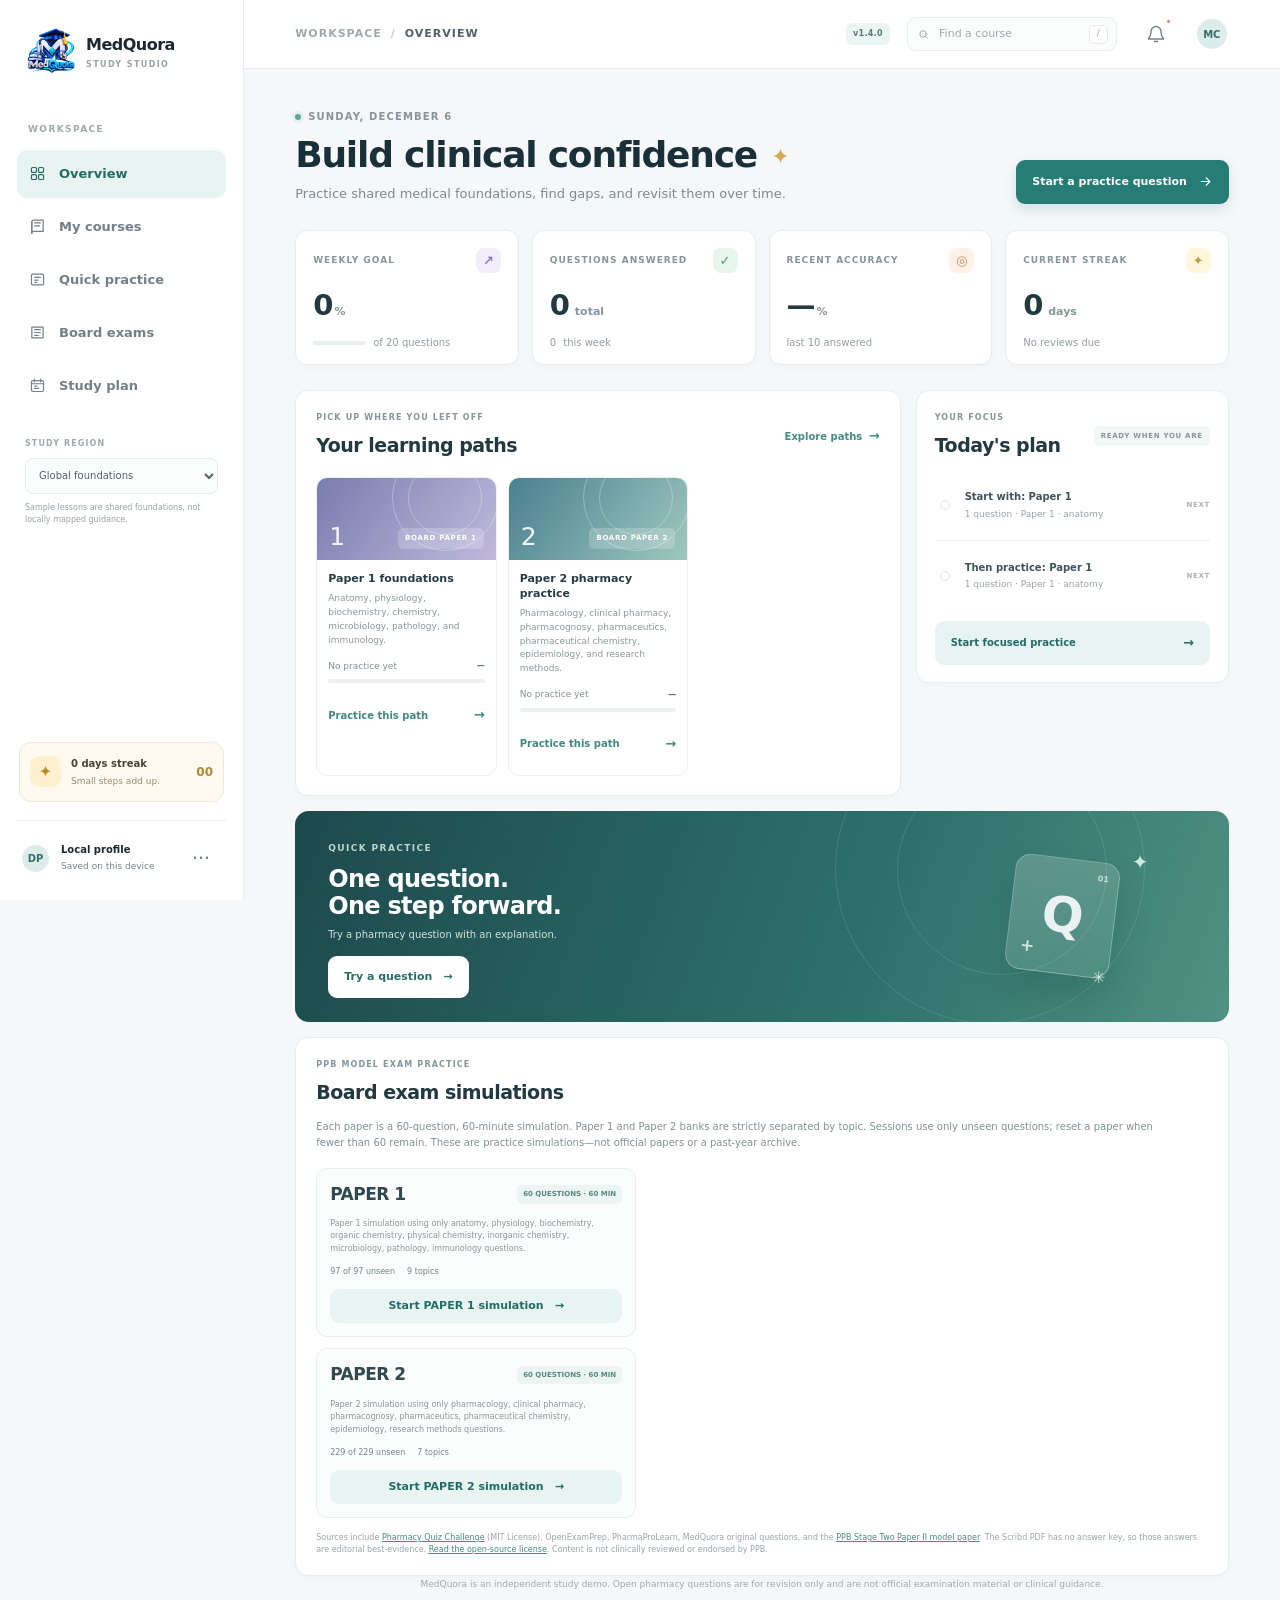
==== commit 35f38830: "Release MedQuora v1.4.0 with paper-specific board exams" ====
--- a/index.html
+++ b/index.html
@@ -32,10 +32,10 @@
             <svg viewBox="0 0 24 24" aria-hidden="true"><path d="M5 4.5h14A1.5 1.5 0 0 1 20.5 6v12a1.5 1.5 0 0 1-1.5 1.5H5A1.5 1.5 0 0 1 3.5 18V6A1.5 1.5 0 0 1 5 4.5Z"/><path d="M8 9h8M8 13h5M8 16h3"/></svg>
             Quick practice
           </a>
-          <a class="nav-link" href="#board-exams">
-            <svg viewBox="0 0 24 24" aria-hidden="true"><path d="M4 4.5h16v15H4z"/><path d="M8 8h8M8 12h8M8 16h5"/></svg>
-            Pharmacy question bank
-          </a>
+            <a class="nav-link" href="#board-exams">
+              <svg viewBox="0 0 24 24" aria-hidden="true"><path d="M4 4.5h16v15H4z"/><path d="M8 8h8M8 12h8M8 16h5"/></svg>
+              Board exams
+            </a>
           <a class="nav-link" href="#study-plan">
             <svg viewBox="0 0 24 24" aria-hidden="true"><rect x="3.5" y="5" width="17" height="15.5" rx="2"/><path d="M7.5 3v4M16.5 3v4M3.5 9.5h17M8 13h3M8 16h6"/></svg>
             Study plan
@@ -82,7 +82,7 @@
           </button>
           <div class="breadcrumbs"><span>WORKSPACE</span><i>/</i><strong>OVERVIEW</strong></div>
           <div class="topbar-tools">
-            <span class="version-badge">v1.3.0</span>
+            <span class="version-badge">v1.4.0</span>
             <label class="search-box">
               <svg viewBox="0 0 24 24" aria-hidden="true"><circle cx="10.8" cy="10.8" r="6.8"/><path d="m16 16 4.2 4.2"/></svg>
               <input id="course-search" type="search" placeholder="Find a course" aria-label="Find a course">
@@ -177,16 +177,13 @@
             <section class="panel board-exams-panel" id="board-exams">
               <div class="section-heading board-exams-heading">
                 <div>
-                  <p class="eyebrow">OPEN-LICENSE PHARMACY PRACTICE</p>
-                  <h2>Pharmacy question bank</h2>
+                  <p class="eyebrow">PPB MODEL EXAM PRACTICE</p>
+                  <h2>Board exam simulations</h2>
                 </div>
-                <button class="button button-soft" type="button" data-start-board-exam>
-                  Start full test <span>→</span>
-                </button>
-              </div>
-              <p class="board-exam-intro">Work through 43 openly licensed pharmacy review questions. New sessions exclude previously answered questions; scheduled reviews may repeat items intentionally. This is general revision material—not an official PPB paper, a past-year archive, or a Kenya-specific exam blueprint.</p>
+              </div>
+              <p class="board-exam-intro">Each paper is a 60-question, 60-minute simulation. Paper 1 and Paper 2 banks are strictly separated by topic. Sessions use only unseen questions; reset a paper when fewer than 60 remain. These are practice simulations—not official papers or a past-year archive.</p>
               <div class="exam-grid" id="exam-grid" aria-live="polite"></div>
-              <p class="exam-disclaimer">Question source: <a href="https://github.com/rocksonsamuel96/PharmacyQuizChallenge-">Pharmacy Quiz Challenge</a>, used under the MIT License. <a href="assets/open-pharmacy-license.txt">Read license</a>. Content is not clinically reviewed or endorsed by PPB.</p>
+              <p class="exam-disclaimer">Sources include <a href="https://github.com/rocksonsamuel96/PharmacyQuizChallenge-">Pharmacy Quiz Challenge</a> (MIT License), OpenExamPrep, PharmaProLearn, MedQuora original questions, and the <a href="https://www.scribd.com/document/897815579/stagetwopapertwo">PPB Stage Two Paper II model paper</a>. The Scribd PDF has no answer key, so those answers are editorial best-evidence. <a href="assets/open-pharmacy-license.txt">Read the open-source license</a>. Content is not clinically reviewed or endorsed by PPB.</p>
             </section>
           </div>
           <footer class="page-footer">MedQuora is an independent study demo. Open pharmacy questions are for revision only and are not official examination material or clinical guidance.</footer>
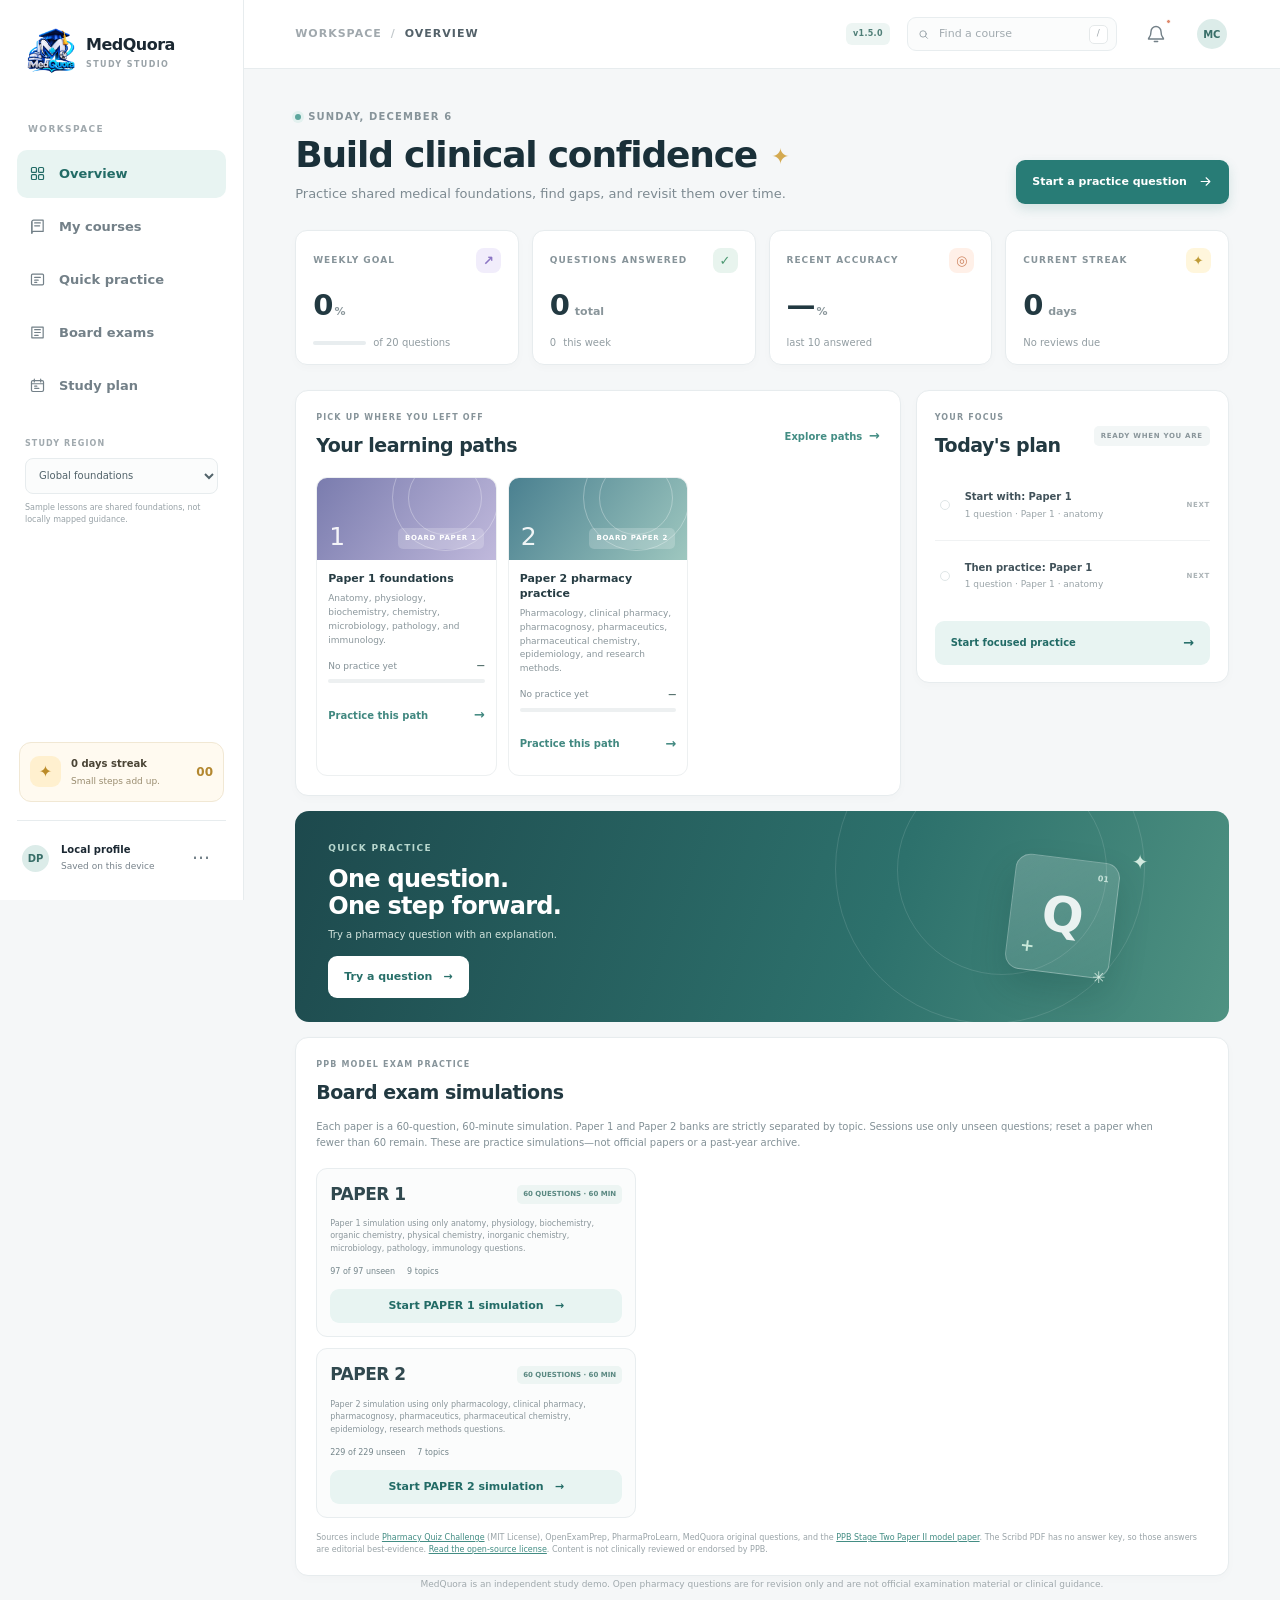
==== commit b5b6fc54: "Release MedQuora v1.5.0 with timed exam review" ====
--- a/index.html
+++ b/index.html
@@ -82,7 +82,7 @@
           </button>
           <div class="breadcrumbs"><span>WORKSPACE</span><i>/</i><strong>OVERVIEW</strong></div>
           <div class="topbar-tools">
-            <span class="version-badge">v1.4.0</span>
+            <span class="version-badge">v1.5.0</span>
             <label class="search-box">
               <svg viewBox="0 0 24 24" aria-hidden="true"><circle cx="10.8" cy="10.8" r="6.8"/><path d="m16 16 4.2 4.2"/></svg>
               <input id="course-search" type="search" placeholder="Find a course" aria-label="Find a course">
@@ -197,7 +197,7 @@
         <button class="icon-button dialog-close" aria-label="Close practice" value="close">×</button>
       </form>
       <div class="dialog-content">
-        <p class="eyebrow"><span class="eyebrow-dot"></span> QUICK PRACTICE <span class="question-count" id="question-count">01 / 01</span></p>
+        <p class="eyebrow"><span class="eyebrow-dot"></span> <span id="session-label">QUICK PRACTICE</span> <span class="question-count" id="question-count">01 / 01</span><span class="exam-timer" id="exam-timer" role="timer" aria-label="Time remaining" hidden>60:00</span></p>
         <h2 id="dialog-title">Check your understanding</h2>
         <p class="question-topic" id="question-topic"></p>
         <p class="question-prompt" id="question-prompt"></p>
@@ -206,20 +206,25 @@
             <legend class="sr-only">Choose one answer</legend>
           </fieldset>
           <div class="answer-feedback" id="answer-feedback" role="status" hidden></div>
-          <fieldset class="reflection-fieldset" id="reflection-fieldset" hidden>
-            <legend>What made this difficult?</legend>
-            <label><input type="radio" name="reflection" value="knowledge"><span>I didn't know the concept</span></label>
-            <label><input type="radio" name="reflection" value="confusion"><span>I confused similar ideas</span></label>
-            <label><input type="radio" name="reflection" value="clue"><span>I missed a clue in the question</span></label>
-            <label><input type="radio" name="reflection" value="guess"><span>I guessed</span></label>
-          </fieldset>
-            <div class="remediation-hint" id="remediation-hint" hidden></div>
           <button class="button button-primary submit-answer" id="submit-answer" type="submit">Check answer <span>→</span></button>
         </form>
         <p class="disclaimer">Educational revision only—not clinical guidance. Progress is saved on this device.</p>
       </div>
     </dialog>
 
+    <dialog class="review-dialog" id="review-dialog" aria-labelledby="review-title">
+      <form method="dialog" class="dialog-close-form">
+        <button class="icon-button dialog-close" aria-label="Close review" value="close">×</button>
+      </form>
+      <div class="dialog-content">
+        <p class="eyebrow"><span class="eyebrow-dot"></span> PAPER REVIEW <span class="question-count" id="review-score"></span></p>
+        <h2 id="review-title">Session review</h2>
+        <p class="review-summary" id="review-summary"></p>
+        <div class="review-list" id="review-list"></div>
+        <p class="disclaimer">Educational revision only—not clinical guidance. Progress is saved on this device.</p>
+      </div>
+    </dialog>
+
     <div class="toast" id="toast" role="status" aria-live="polite"></div>
   </body>
 </html>
--- a/styles.css
+++ b/styles.css
@@ -206,6 +206,8 @@
 .dialog-content { padding: 32px; }
 .dialog-content .eyebrow { margin-bottom: 9px; }
 .question-count { margin-left: auto; color: #9aa5a9; font-size: 8px; }
+.exam-timer { margin-left: 9px; padding: 3px 8px; border: 1px solid #cfe4df; border-radius: 6px; background: #eef6f4; color: #276d67; font-size: 10px; font-variant-numeric: tabular-nums; font-weight: 800; letter-spacing: .4px; }
+.exam-timer.urgent { border-color: #f0c9bf; background: #fff0ec; color: #a95847; }
 .dialog-content h2 { margin-bottom: 12px; font-size: 21px; }
 .question-prompt { margin-bottom: 20px; color: #68777e; font-size: 12px; line-height: 1.6; }
 #answer-options { display: grid; gap: 8px; margin: 0; padding: 0; border: 0; }
@@ -292,19 +294,31 @@
 .context-setting small { color: #98a2a7; font-size: 8px; line-height: 1.5; }
 .course-art.evidence { background: linear-gradient(125deg, #768c83, #b6c8aa); }
 .question-topic { margin: -5px 0 12px; color: #4a9288; font-size: 10px; font-weight: 700; }
-.reflection-fieldset { display: grid; gap: 8px; margin: 16px 0 0; padding: 0; border: 0; grid-template-columns: repeat(2, minmax(0, 1fr)); }
-.reflection-fieldset legend { margin-bottom: 8px; color: #53636a; font-size: 10px; font-weight: 750; grid-column: 1 / -1; }
-.reflection-fieldset label { display: flex; align-items: center; gap: 8px; min-height: 36px; padding: 7px 9px; border: 1px solid #e6ebec; border-radius: 8px; color: #66757b; cursor: pointer; font-size: 9px; }
-.reflection-fieldset label:has(input:checked) { border-color: #8abbb4; background: #f0f8f6; color: #286f69; }
-.reflection-fieldset input { accent-color: var(--teal); }
-.reflection-fieldset label { min-height: 39px; line-height: 1.35; }
-.remediation-hint { margin-top: 9px; padding: 10px 11px; border-radius: 8px; background: #f2f7f6; color: #526e68; font-size: 9px; line-height: 1.5; }
 .submit-answer:disabled { cursor: not-allowed; opacity: .55; transform: none; }
 .finish-session { background: #276d67; }
 
+.review-dialog { width: min(720px, calc(100% - 24px)); max-width: none; padding: 0; border: 1px solid #e6ecec; border-radius: 18px; background: #fff; box-shadow: 0 28px 80px rgb(15 39 45 / 24%); color: var(--ink); }
+.review-dialog::backdrop { background: rgb(17 37 42 / 45%); backdrop-filter: blur(3px); }
+.review-summary { margin: -5px 0 18px; color: #68777e; font-size: 11px; line-height: 1.5; }
+.review-list { display: grid; gap: 10px; }
+.review-item { padding: 14px; border: 1px solid #e6ebec; border-left: 3px solid #7fbd9a; border-radius: 10px; background: #fbfdfc; }
+.review-item.is-incorrect { border-left-color: #e3a79a; background: #fffbf9; }
+.review-item-top { display: flex; align-items: center; gap: 9px; }
+.review-index { color: #9aa5a9; font-size: 9px; font-weight: 800; }
+.review-topic { color: #4a9288; font-size: 9px; font-weight: 700; }
+.review-badge { margin-left: auto; padding: 3px 7px; border-radius: 999px; background: #eef7f1; color: #36734e; font-size: 8px; font-weight: 800; letter-spacing: .4px; text-transform: uppercase; }
+.review-item.is-incorrect .review-badge { background: #fff0ec; color: #a95847; }
+.review-prompt { margin: 11px 0 10px; color: #40525a; font-size: 11px; line-height: 1.55; }
+.review-choice { display: flex; flex-wrap: wrap; gap: 6px; margin: 5px 0; color: #68777e; font-size: 10px; }
+.review-choice span { min-width: 88px; color: #9aa5a9; }
+.review-choice strong { color: #4b5c63; font-weight: 700; }
+.review-choice.is-answer strong { color: #36734e; }
+.review-explanation { margin: 10px 0 0; padding-top: 10px; border-top: 1px solid #edf1f1; color: #607077; font-size: 10px; line-height: 1.55; }
+
 @media (max-width: 460px) {
   .context-setting { margin-top: 22px; }
-  .reflection-fieldset { grid-template-columns: 1fr; }
+  .review-item { padding: 12px; }
+  .review-explanation, .review-choice { font-size: 11px; }
 }
 
 html {
@@ -485,13 +499,16 @@
   line-height: 1.4;
 }
 
-.reflection-fieldset label {
-  min-height: 44px;
-  font-size: 10px;
-}
-
-.answer-feedback,
-.remediation-hint {
+.answer-feedback {
+  font-size: 11px;
+}
+
+.exam-timer {
+  font-size: 12px;
+}
+
+.review-choice,
+.review-explanation {
   font-size: 11px;
 }
 
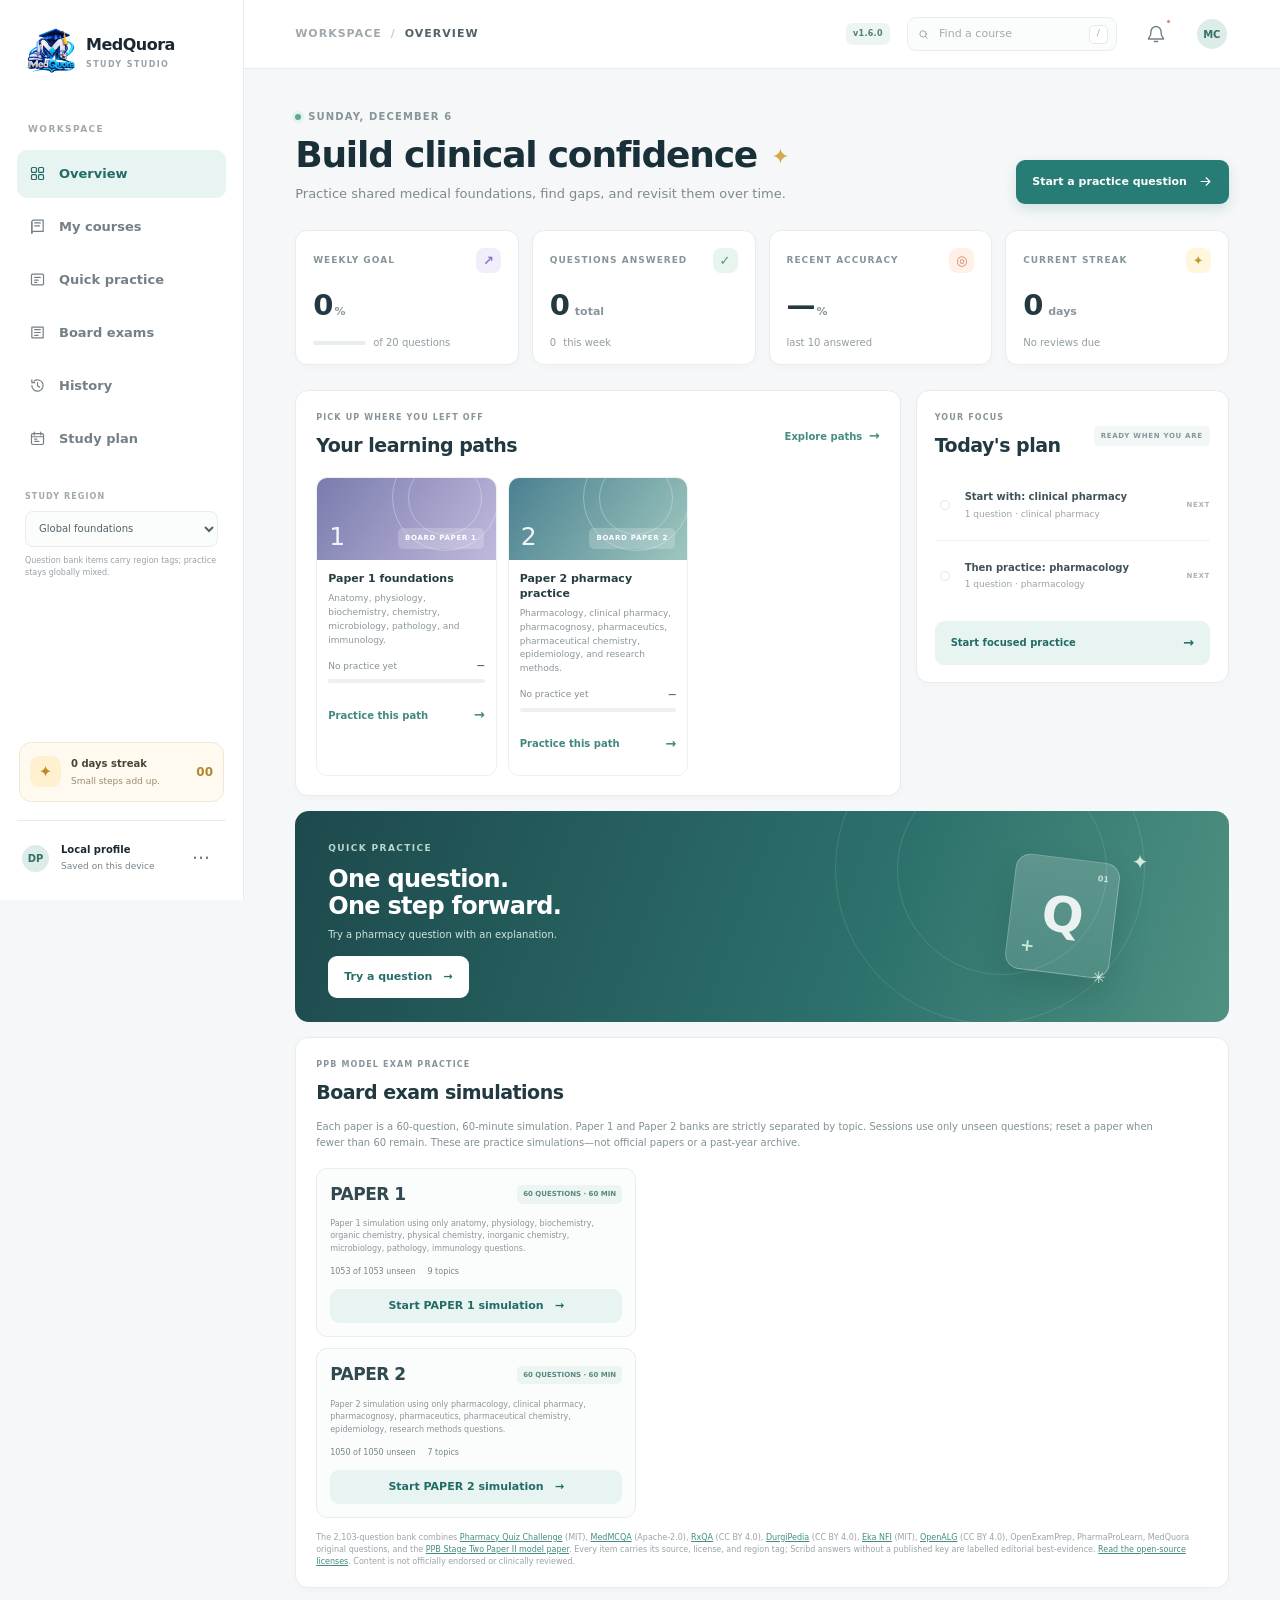
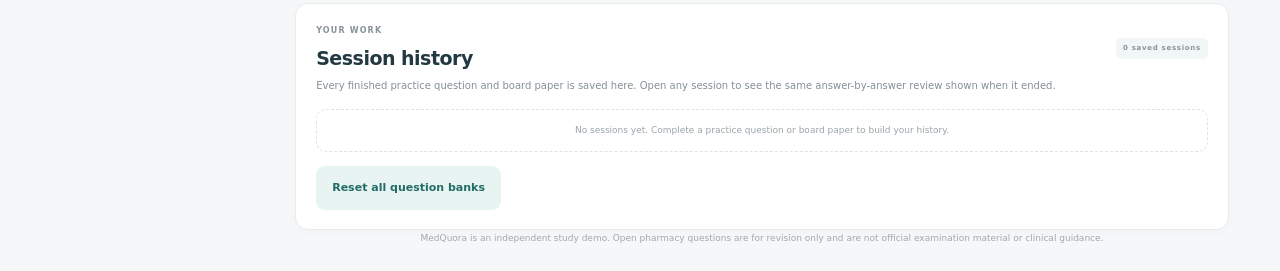
==== commit 18de42b1: "Release MedQuora v1.6.0 with session history and expanded banks" ====
--- a/index.html
+++ b/index.html
@@ -36,10 +36,14 @@
               <svg viewBox="0 0 24 24" aria-hidden="true"><path d="M4 4.5h16v15H4z"/><path d="M8 8h8M8 12h8M8 16h5"/></svg>
               Board exams
             </a>
-          <a class="nav-link" href="#study-plan">
-            <svg viewBox="0 0 24 24" aria-hidden="true"><rect x="3.5" y="5" width="17" height="15.5" rx="2"/><path d="M7.5 3v4M16.5 3v4M3.5 9.5h17M8 13h3M8 16h6"/></svg>
-            Study plan
-          </a>
+            <a class="nav-link" href="#history">
+              <svg viewBox="0 0 24 24" aria-hidden="true"><path d="M4 12a8 8 0 1 0 3-6.2M4 4v4h4"/><path d="M12 8v4.5l3 1.8"/></svg>
+              History
+            </a>
+            <a class="nav-link" href="#study-plan">
+              <svg viewBox="0 0 24 24" aria-hidden="true"><rect x="3.5" y="5" width="17" height="15.5" rx="2"/><path d="M7.5 3v4M16.5 3v4M3.5 9.5h17M8 13h3M8 16h6"/></svg>
+              Study plan
+            </a>
         </nav>
 
         <label class="context-setting">
@@ -56,7 +60,7 @@
             <option value="kenya">Kenya</option>
             <option value="other">Other / not listed</option>
           </select>
-          <small id="region-note">Sample lessons are shared foundations, not locally mapped guidance.</small>
+          <small id="region-note">Question bank items carry region tags; practice stays globally mixed.</small>
         </label>
 
         <div class="sidebar-spacer"></div>
@@ -82,7 +86,7 @@
           </button>
           <div class="breadcrumbs"><span>WORKSPACE</span><i>/</i><strong>OVERVIEW</strong></div>
           <div class="topbar-tools">
-            <span class="version-badge">v1.5.0</span>
+            <span class="version-badge">v1.6.0</span>
             <label class="search-box">
               <svg viewBox="0 0 24 24" aria-hidden="true"><circle cx="10.8" cy="10.8" r="6.8"/><path d="m16 16 4.2 4.2"/></svg>
               <input id="course-search" type="search" placeholder="Find a course" aria-label="Find a course">
@@ -183,7 +187,20 @@
               </div>
               <p class="board-exam-intro">Each paper is a 60-question, 60-minute simulation. Paper 1 and Paper 2 banks are strictly separated by topic. Sessions use only unseen questions; reset a paper when fewer than 60 remain. These are practice simulations—not official papers or a past-year archive.</p>
               <div class="exam-grid" id="exam-grid" aria-live="polite"></div>
-              <p class="exam-disclaimer">Sources include <a href="https://github.com/rocksonsamuel96/PharmacyQuizChallenge-">Pharmacy Quiz Challenge</a> (MIT License), OpenExamPrep, PharmaProLearn, MedQuora original questions, and the <a href="https://www.scribd.com/document/897815579/stagetwopapertwo">PPB Stage Two Paper II model paper</a>. The Scribd PDF has no answer key, so those answers are editorial best-evidence. <a href="assets/open-pharmacy-license.txt">Read the open-source license</a>. Content is not clinically reviewed or endorsed by PPB.</p>
+              <p class="exam-disclaimer">The 2,103-question bank combines <a href="https://github.com/rocksonsamuel96/PharmacyQuizChallenge-">Pharmacy Quiz Challenge</a> (MIT), <a href="https://huggingface.co/datasets/openlifescienceai/medmcqa">MedMCQA</a> (Apache-2.0), <a href="https://github.com/Google-Health/rxqa">RxQA</a> (CC BY 4.0), <a href="https://durgical.com/en/practice/questions.json">DurgiPedia</a> (CC BY 4.0), <a href="https://huggingface.co/datasets/ekacare/Eka_NFI_MCQA">Eka NFI</a> (MIT), <a href="https://oer.galileo.usg.edu/chemistry-ancillary/18">OpenALG</a> (CC BY 4.0), OpenExamPrep, PharmaProLearn, MedQuora original questions, and the <a href="https://www.scribd.com/document/897815579/stagetwopapertwo">PPB Stage Two Paper II model paper</a>. Every item carries its source, license, and region tag; Scribd answers without a published key are labelled editorial best-evidence. <a href="assets/open-pharmacy-license.txt">Read the open-source licenses</a>. Content is not officially endorsed or clinically reviewed.</p>
+            </section>
+
+            <section class="panel history-panel" id="history">
+              <div class="section-heading compact-heading">
+                <div>
+                  <p class="eyebrow">YOUR WORK</p>
+                  <h2>Session history</h2>
+                </div>
+                <span class="date-chip" id="history-count">0 saved sessions</span>
+              </div>
+              <p class="history-intro">Every finished practice question and board paper is saved here. Open any session to see the same answer-by-answer review shown when it ended.</p>
+              <div class="history-list" id="history-list" aria-live="polite"></div>
+              <button class="button button-soft history-reset" type="button" data-reset-all>Reset all question banks</button>
             </section>
           </div>
           <footer class="page-footer">MedQuora is an independent study demo. Open pharmacy questions are for revision only and are not official examination material or clinical guidance.</footer>
--- a/styles.css
+++ b/styles.css
@@ -187,6 +187,16 @@
 .exam-card button { width: 100%; min-height: 34px; }
 .exam-disclaimer { margin: 14px 0 0; color: #9aa4a8; font-size: 8px; line-height: 1.5; }
 .exam-disclaimer a { color: #438d84; text-decoration: underline; }
+.history-panel { grid-column: 1 / -1; padding: 21px 20px 19px; }
+.history-intro { max-width: 860px; margin: -5px 0 14px; color: #829096; font-size: 10px; line-height: 1.65; }
+.history-list { display: grid; gap: 8px; }
+.history-item { display: flex; align-items: center; justify-content: space-between; gap: 14px; padding: 12px 13px; border: 1px solid #e8edef; border-radius: 10px; background: #fbfcfc; }
+.history-item-copy { display: grid; gap: 4px; min-width: 0; }
+.history-item-copy strong { color: #31494f; font-size: 11px; }
+.history-item-copy span { color: #8a969b; font-size: 8px; }
+.history-item button { flex: 0 0 auto; min-height: 32px; }
+.history-empty { margin: 0; padding: 14px; border: 1px dashed #dce5e6; border-radius: 10px; color: #9aa4a8; font-size: 9px; text-align: center; }
+.history-reset { margin-top: 14px; }
 .question-tile { position: relative; display: flex; width: 105px; height: 116px; align-items: center; justify-content: center; transform: rotate(7deg); border: 1px solid rgb(255 255 255 / 25%); border-radius: 15px; background: linear-gradient(145deg, rgb(255 255 255 / 20%), rgb(255 255 255 / 7%)); box-shadow: 0 17px 35px rgb(7 42 39 / 17%); }
 .question-tile span { color: rgb(255 255 255 / 88%); font-size: 49px; font-weight: 800; }
 .question-tile i { position: absolute; top: 10px; right: 10px; color: #c5e1d8; font-size: 8px; font-style: normal; font-weight: 800; }
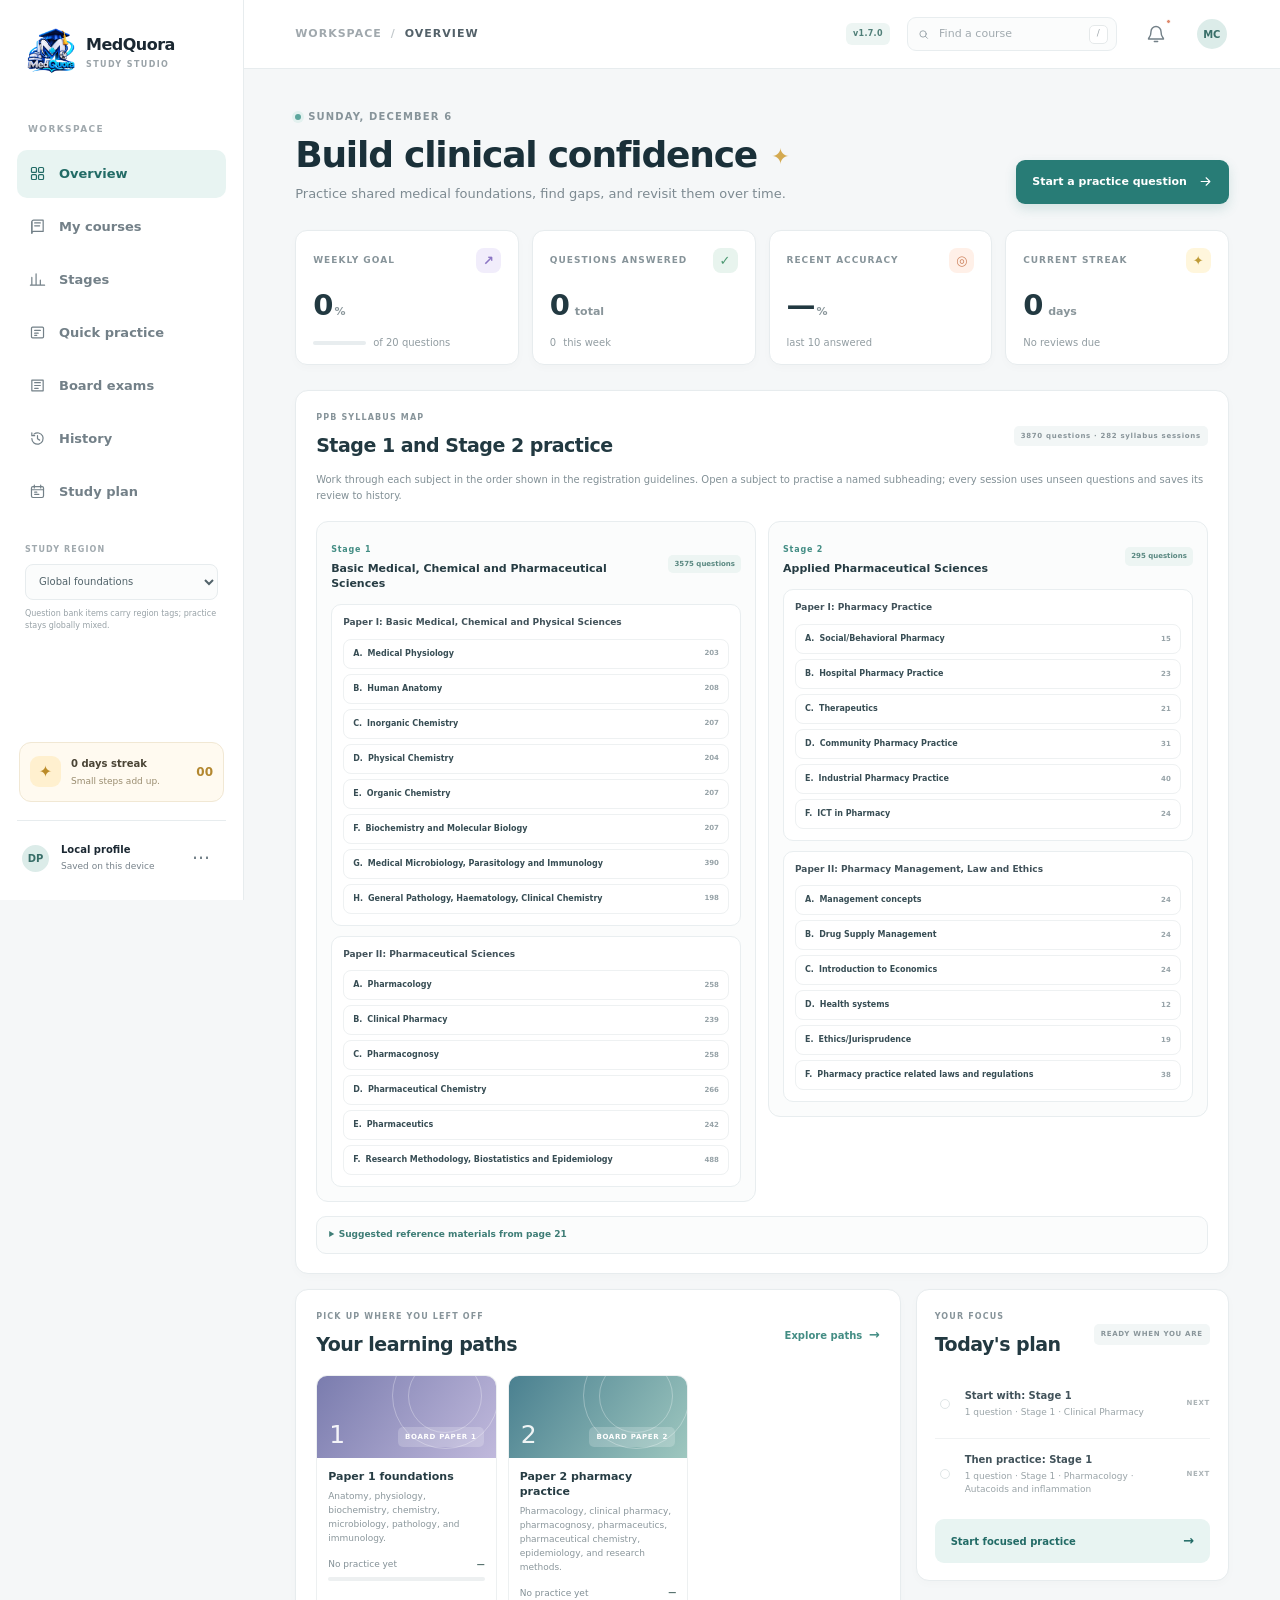
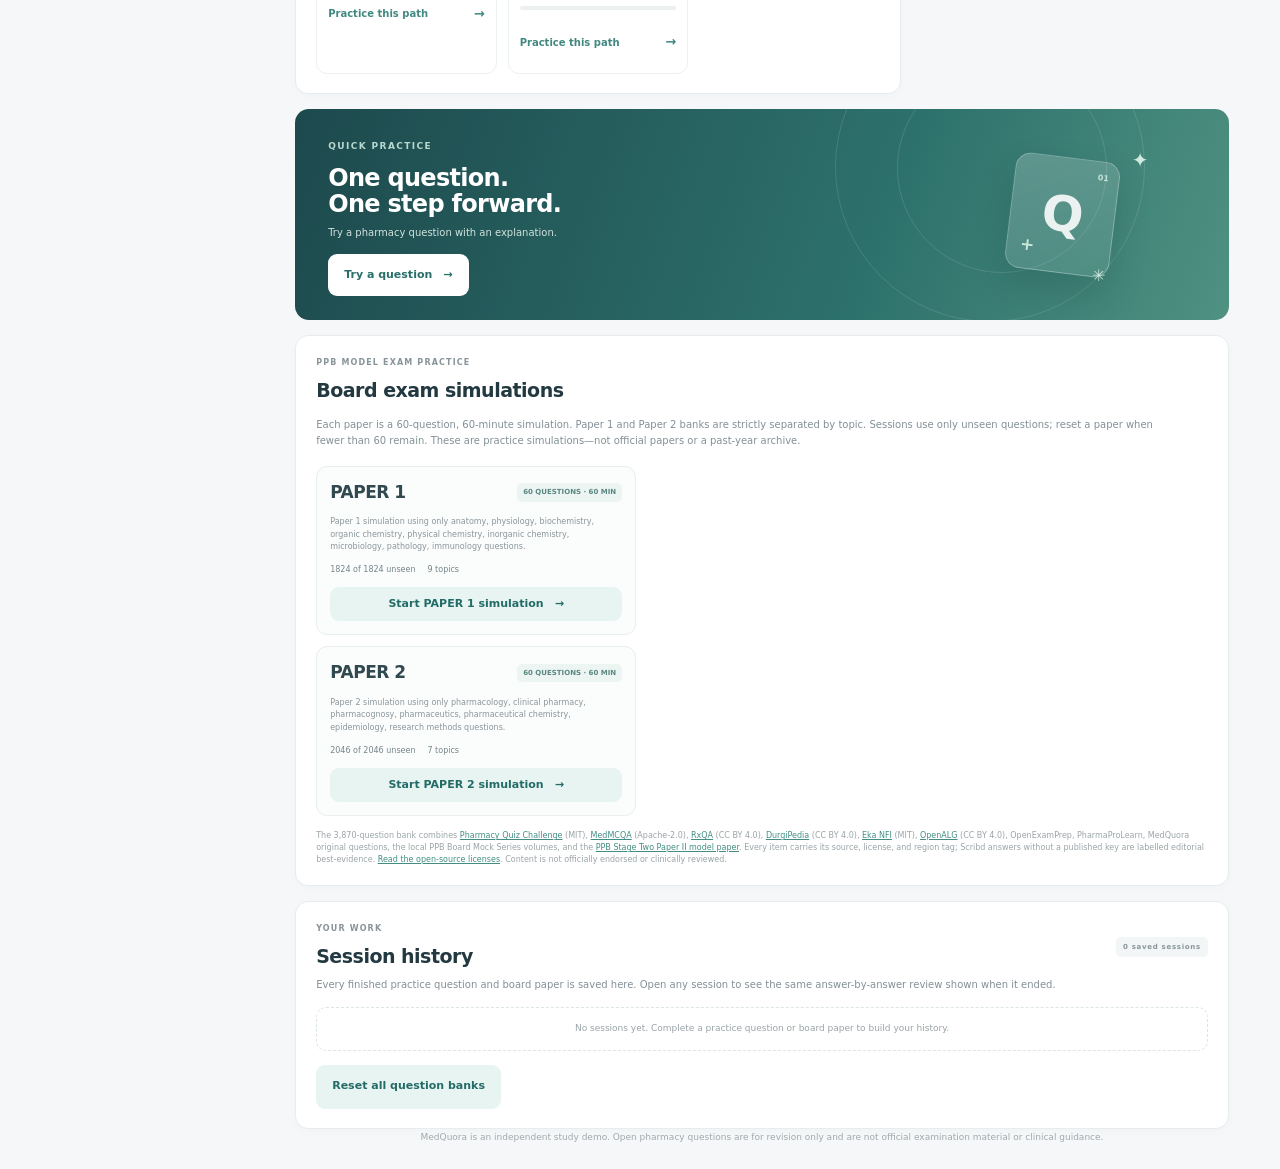
==== commit fdcf2aea: "Release MedQuora v1.7.0 with question fixes and expanded bank" ====
--- a/index.html
+++ b/index.html
@@ -8,6 +8,7 @@
     <title>MedQuora — Clinical Study Studio</title>
     <link rel="stylesheet" href="styles.css">
     <script src="assets/open-pharmacy-questions.js" defer></script>
+    <script src="assets/syllabus-topics.js" defer></script>
     <script src="app.js" defer></script>
   </head>
   <body>
@@ -27,6 +28,10 @@
           <a class="nav-link" href="#courses">
             <svg viewBox="0 0 24 24" aria-hidden="true"><path d="M4 5.5A2.5 2.5 0 0 1 6.5 3H20v16H6.5A2.5 2.5 0 0 0 4 21.5z"/><path d="M4 5.5v16M8 7h8M8 11h7"/></svg>
             My courses
+          </a>
+          <a class="nav-link" href="#stages">
+            <svg viewBox="0 0 24 24" aria-hidden="true"><path d="M4 20V9M10 20V4M16 20v-7M22 20H2"/></svg>
+            Stages
           </a>
           <a class="nav-link" href="#practice" data-open-practice>
             <svg viewBox="0 0 24 24" aria-hidden="true"><path d="M5 4.5h14A1.5 1.5 0 0 1 20.5 6v12a1.5 1.5 0 0 1-1.5 1.5H5A1.5 1.5 0 0 1 3.5 18V6A1.5 1.5 0 0 1 5 4.5Z"/><path d="M8 9h8M8 13h5M8 16h3"/></svg>
@@ -86,7 +91,7 @@
           </button>
           <div class="breadcrumbs"><span>WORKSPACE</span><i>/</i><strong>OVERVIEW</strong></div>
           <div class="topbar-tools">
-            <span class="version-badge">v1.6.0</span>
+            <span class="version-badge">v1.7.0</span>
             <label class="search-box">
               <svg viewBox="0 0 24 24" aria-hidden="true"><circle cx="10.8" cy="10.8" r="6.8"/><path d="m16 16 4.2 4.2"/></svg>
               <input id="course-search" type="search" placeholder="Find a course" aria-label="Find a course">
@@ -136,6 +141,22 @@
             </article>
           </section>
 
+          <section class="panel syllabus-panel" id="stages">
+            <div class="section-heading">
+              <div>
+                <p class="eyebrow">PPB SYLLABUS MAP</p>
+                <h2>Stage 1 and Stage 2 practice</h2>
+              </div>
+              <span class="date-chip" id="syllabus-count">0 SESSIONS AVAILABLE</span>
+            </div>
+            <p class="syllabus-intro">Work through each subject in the order shown in the registration guidelines. Open a subject to practise a named subheading; every session uses unseen questions and saves its review to history.</p>
+            <div class="stage-grid" id="stage-grid" aria-live="polite"></div>
+            <details class="reference-list">
+              <summary>Suggested reference materials from page 21</summary>
+              <ol id="syllabus-references"></ol>
+            </details>
+          </section>
+
           <div class="content-grid">
             <section class="panel courses-panel" id="courses">
               <div class="section-heading">
@@ -187,7 +208,7 @@
               </div>
               <p class="board-exam-intro">Each paper is a 60-question, 60-minute simulation. Paper 1 and Paper 2 banks are strictly separated by topic. Sessions use only unseen questions; reset a paper when fewer than 60 remain. These are practice simulations—not official papers or a past-year archive.</p>
               <div class="exam-grid" id="exam-grid" aria-live="polite"></div>
-              <p class="exam-disclaimer">The 2,103-question bank combines <a href="https://github.com/rocksonsamuel96/PharmacyQuizChallenge-">Pharmacy Quiz Challenge</a> (MIT), <a href="https://huggingface.co/datasets/openlifescienceai/medmcqa">MedMCQA</a> (Apache-2.0), <a href="https://github.com/Google-Health/rxqa">RxQA</a> (CC BY 4.0), <a href="https://durgical.com/en/practice/questions.json">DurgiPedia</a> (CC BY 4.0), <a href="https://huggingface.co/datasets/ekacare/Eka_NFI_MCQA">Eka NFI</a> (MIT), <a href="https://oer.galileo.usg.edu/chemistry-ancillary/18">OpenALG</a> (CC BY 4.0), OpenExamPrep, PharmaProLearn, MedQuora original questions, and the <a href="https://www.scribd.com/document/897815579/stagetwopapertwo">PPB Stage Two Paper II model paper</a>. Every item carries its source, license, and region tag; Scribd answers without a published key are labelled editorial best-evidence. <a href="assets/open-pharmacy-license.txt">Read the open-source licenses</a>. Content is not officially endorsed or clinically reviewed.</p>
+              <p class="exam-disclaimer">The 3,870-question bank combines <a href="https://github.com/rocksonsamuel96/PharmacyQuizChallenge-">Pharmacy Quiz Challenge</a> (MIT), <a href="https://huggingface.co/datasets/openlifescienceai/medmcqa">MedMCQA</a> (Apache-2.0), <a href="https://github.com/Google-Health/rxqa">RxQA</a> (CC BY 4.0), <a href="https://durgical.com/en/practice/questions.json">DurgiPedia</a> (CC BY 4.0), <a href="https://huggingface.co/datasets/ekacare/Eka_NFI_MCQA">Eka NFI</a> (MIT), <a href="https://oer.galileo.usg.edu/chemistry-ancillary/18">OpenALG</a> (CC BY 4.0), OpenExamPrep, PharmaProLearn, MedQuora original questions, the local PPB Board Mock Series volumes, and the <a href="https://www.scribd.com/document/897815579/stagetwopapertwo">PPB Stage Two Paper II model paper</a>. Every item carries its source, license, and region tag; Scribd answers without a published key are labelled editorial best-evidence. <a href="assets/open-pharmacy-license.txt">Read the open-source licenses</a>. Content is not officially endorsed or clinically reviewed.</p>
             </section>
 
             <section class="panel history-panel" id="history">
--- a/styles.css
+++ b/styles.css
@@ -187,6 +187,31 @@
 .exam-card button { width: 100%; min-height: 34px; }
 .exam-disclaimer { margin: 14px 0 0; color: #9aa4a8; font-size: 8px; line-height: 1.5; }
 .exam-disclaimer a { color: #438d84; text-decoration: underline; }
+.syllabus-panel { margin-bottom: 15px; padding: 21px 20px 19px; }
+.syllabus-intro { max-width: 900px; margin: -5px 0 16px; color: #829096; font-size: 10px; line-height: 1.65; }
+.stage-grid { display: grid; grid-template-columns: repeat(2, minmax(0, 1fr)); gap: 12px; align-items: start; }
+.stage-card { min-width: 0; padding: 14px; border: 1px solid #e8edef; border-radius: 12px; background: #fbfcfc; }
+.stage-card-head { display: flex; align-items: center; justify-content: space-between; gap: 10px; margin-bottom: 12px; }
+.stage-kicker { color: #438d84; font-size: 8px; font-weight: 800; letter-spacing: .8px; }
+.stage-card h3 { margin: 4px 0 0; color: #263c43; font-size: 11px; line-height: 1.35; }
+.stage-count { flex: 0 0 auto; padding: 4px 6px; border-radius: 5px; background: #edf5f3; color: #5a8881; font-size: 7px; font-weight: 800; }
+.stage-papers { display: grid; gap: 10px; }
+.syllabus-paper { min-width: 0; padding: 11px; border: 1px solid #e9eef0; border-radius: 10px; background: #fff; }
+.syllabus-paper h4 { margin: 0 0 9px; color: #41525a; font-size: 9px; font-weight: 800; }
+.syllabus-subjects { display: grid; gap: 5px; }
+.subject-details { overflow: hidden; border: 1px solid #eef1f2; border-radius: 8px; background: #fff; }
+.subject-details summary { display: flex; align-items: center; gap: 5px; padding: 8px 9px; cursor: pointer; color: #374d54; font-size: 8px; font-weight: 700; }
+.subject-details summary small { margin-left: auto; color: #97a3a8; font-size: 7px; }
+.subject-focus-list { display: grid; gap: 5px; padding: 8px; border-top: 1px solid #f0f3f4; background: #fbfcfc; }
+.subtopic-button, .subject-button { display: flex; align-items: center; justify-content: space-between; gap: 8px; width: 100%; min-height: 27px; padding: 5px 8px; border: 1px solid #e6ecee; border-radius: 6px; background: #fff; color: #51666d; font-size: 8px; font-weight: 700; text-align: left; }
+.subtopic-button:hover:not(:disabled), .subject-button:hover { border-color: #8fbcb4; background: #f0f8f6; }
+.subject-button { border-color: #cde3de; background: #edf6f3; color: #3e7d76; }
+.subtopic-button small, .subject-button small { flex: 0 0 auto; color: #91a0a5; font-size: 7px; }
+.subtopic-button:disabled { cursor: not-allowed; opacity: .5; }
+.reference-list { margin-top: 14px; padding: 11px 12px; border: 1px solid #e8edef; border-radius: 10px; background: #fbfcfc; }
+.reference-list summary { cursor: pointer; color: #3e7d76; font-size: 9px; font-weight: 800; }
+.reference-list ol { columns: 2; margin: 11px 0 0; padding-left: 18px; color: #75858a; font-size: 8px; line-height: 1.6; }
+.reference-list li { break-inside: avoid; margin-bottom: 4px; }
 .history-panel { grid-column: 1 / -1; padding: 21px 20px 19px; }
 .history-intro { max-width: 860px; margin: -5px 0 14px; color: #829096; font-size: 10px; line-height: 1.65; }
 .history-list { display: grid; gap: 8px; }
@@ -272,6 +297,8 @@
   .courses-panel, .plan-panel { grid-column: 1; }
   .practice-banner { min-height: 178px; grid-column: 1; padding: 21px; }
   .board-exams-panel { grid-column: 1; }
+  .stage-grid { grid-template-columns: 1fr; }
+  .reference-list ol { columns: 1; }
   .practice-decoration { right: -35px; transform: scale(.8); }
   .page-footer { grid-column: 1; line-height: 1.6; }
 }
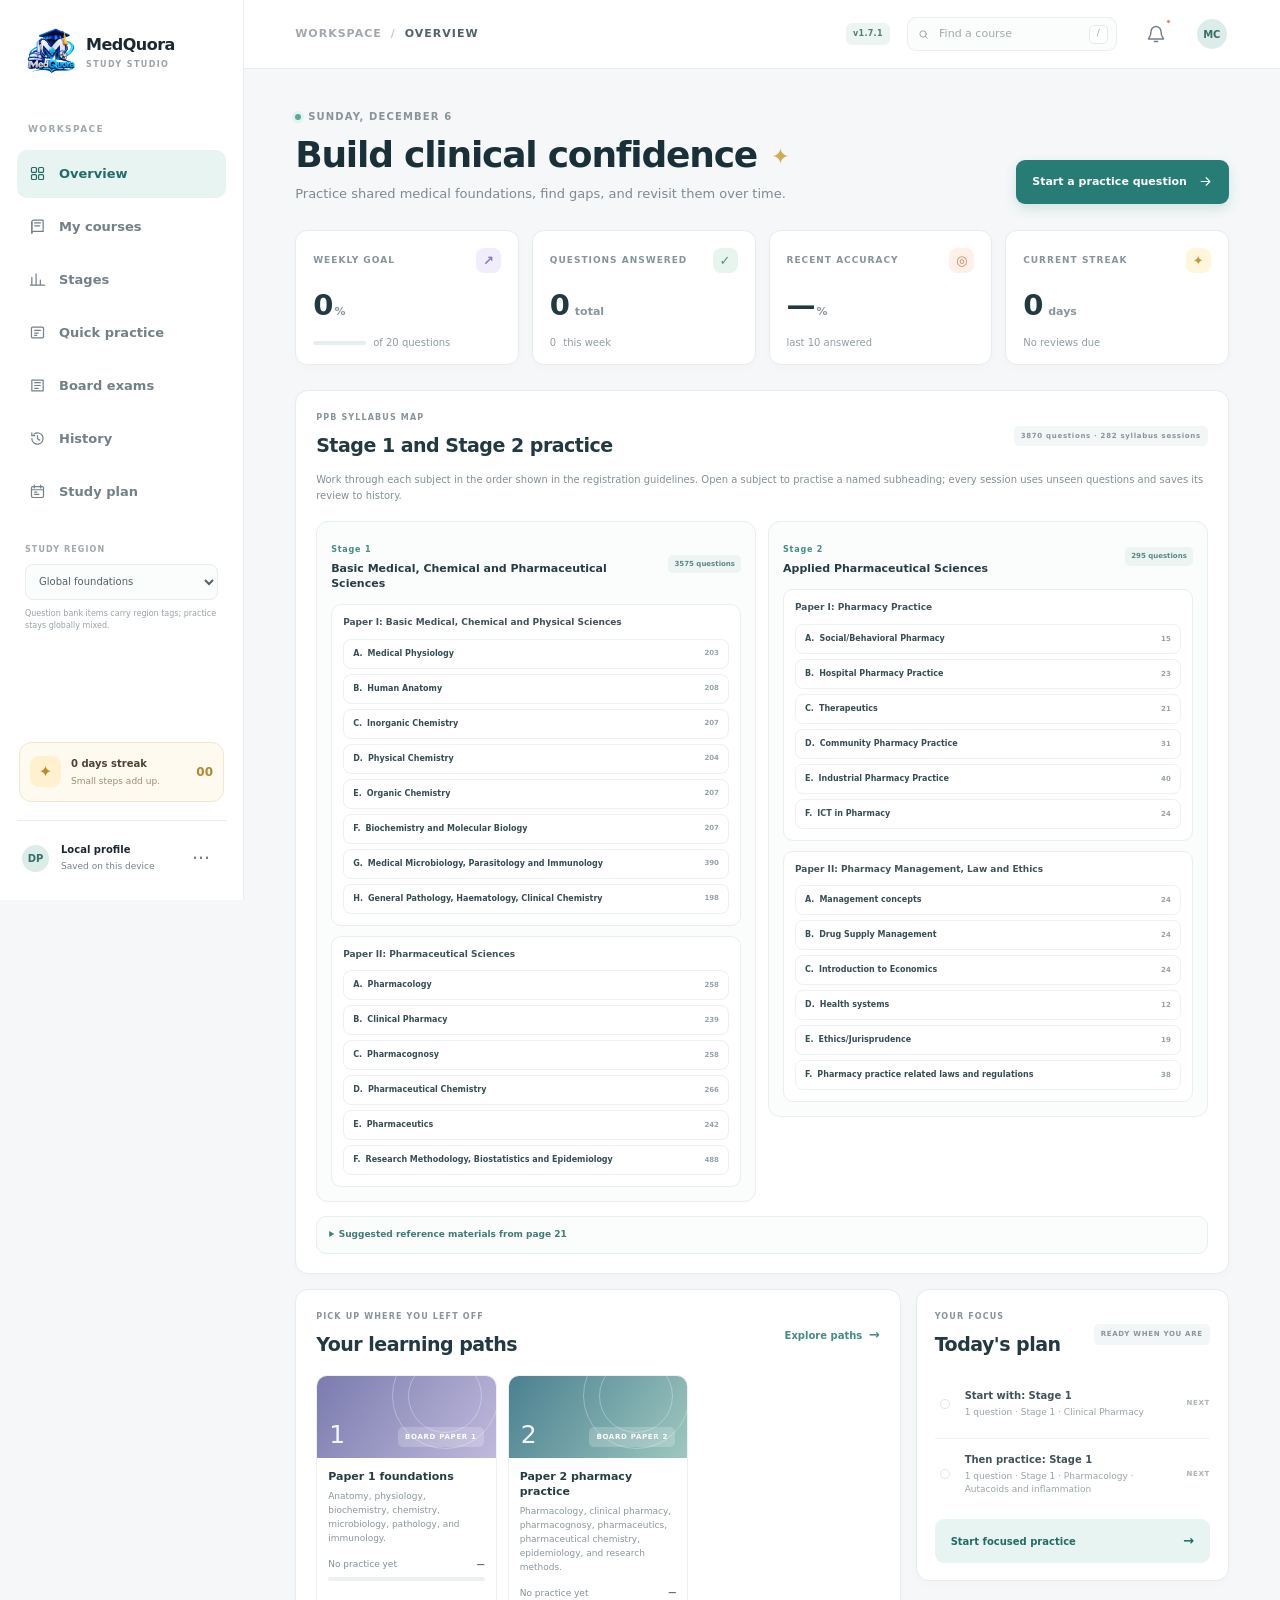
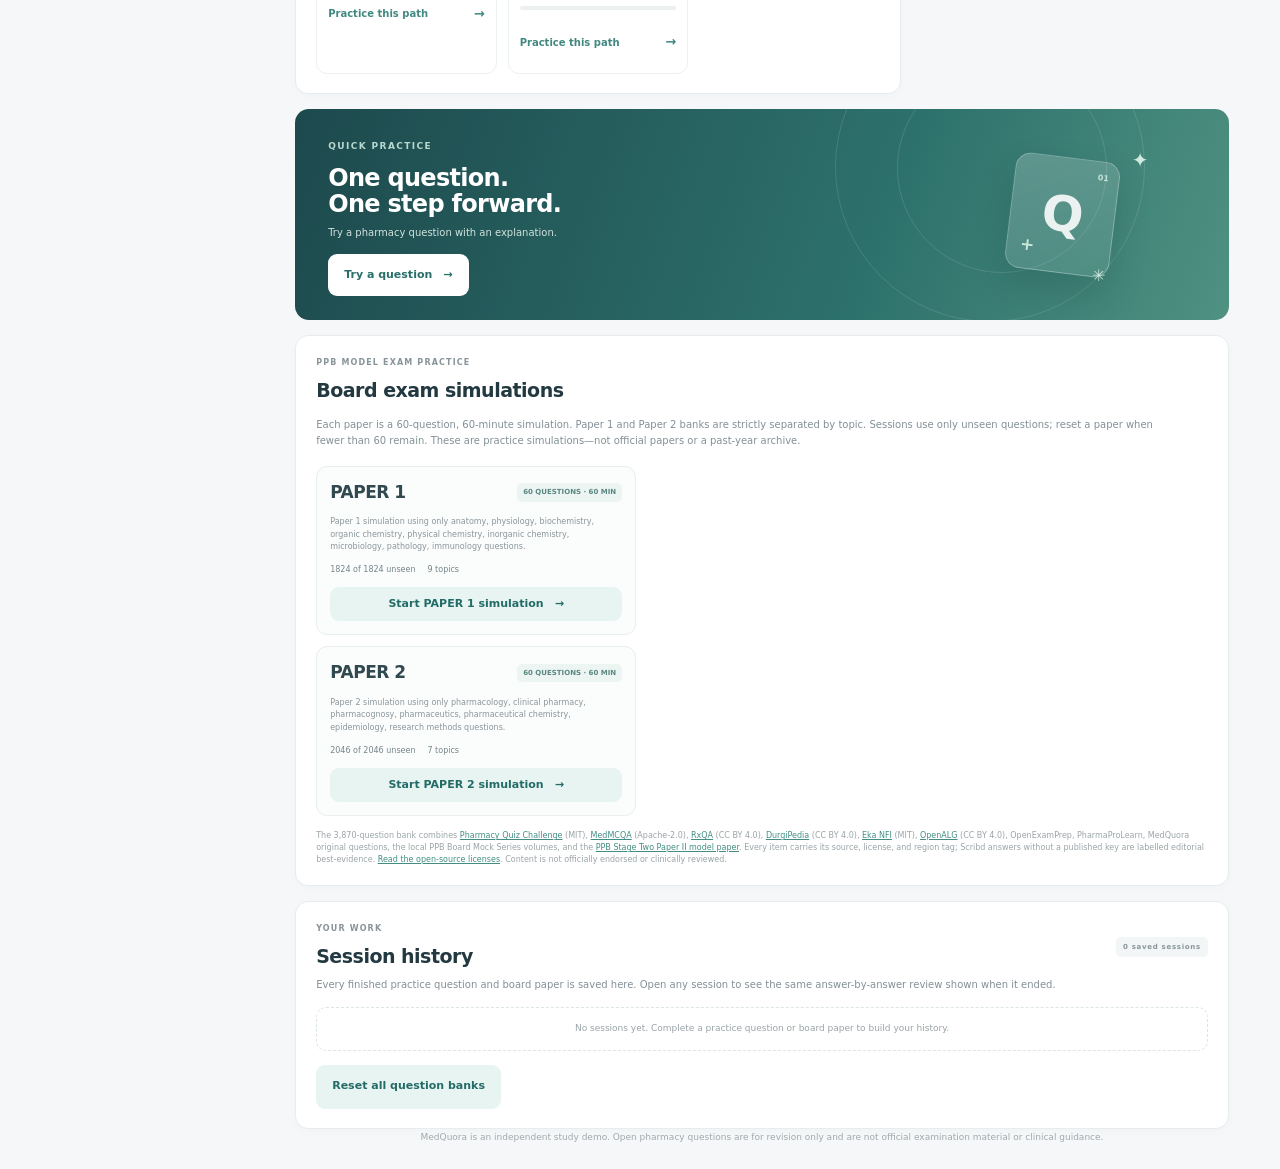
==== commit 9bfde275: "Release MedQuora v1.7.1 with corrected answers" ====
--- a/index.html
+++ b/index.html
@@ -91,7 +91,7 @@
           </button>
           <div class="breadcrumbs"><span>WORKSPACE</span><i>/</i><strong>OVERVIEW</strong></div>
           <div class="topbar-tools">
-            <span class="version-badge">v1.7.0</span>
+            <span class="version-badge">v1.7.1</span>
             <label class="search-box">
               <svg viewBox="0 0 24 24" aria-hidden="true"><circle cx="10.8" cy="10.8" r="6.8"/><path d="m16 16 4.2 4.2"/></svg>
               <input id="course-search" type="search" placeholder="Find a course" aria-label="Find a course">
